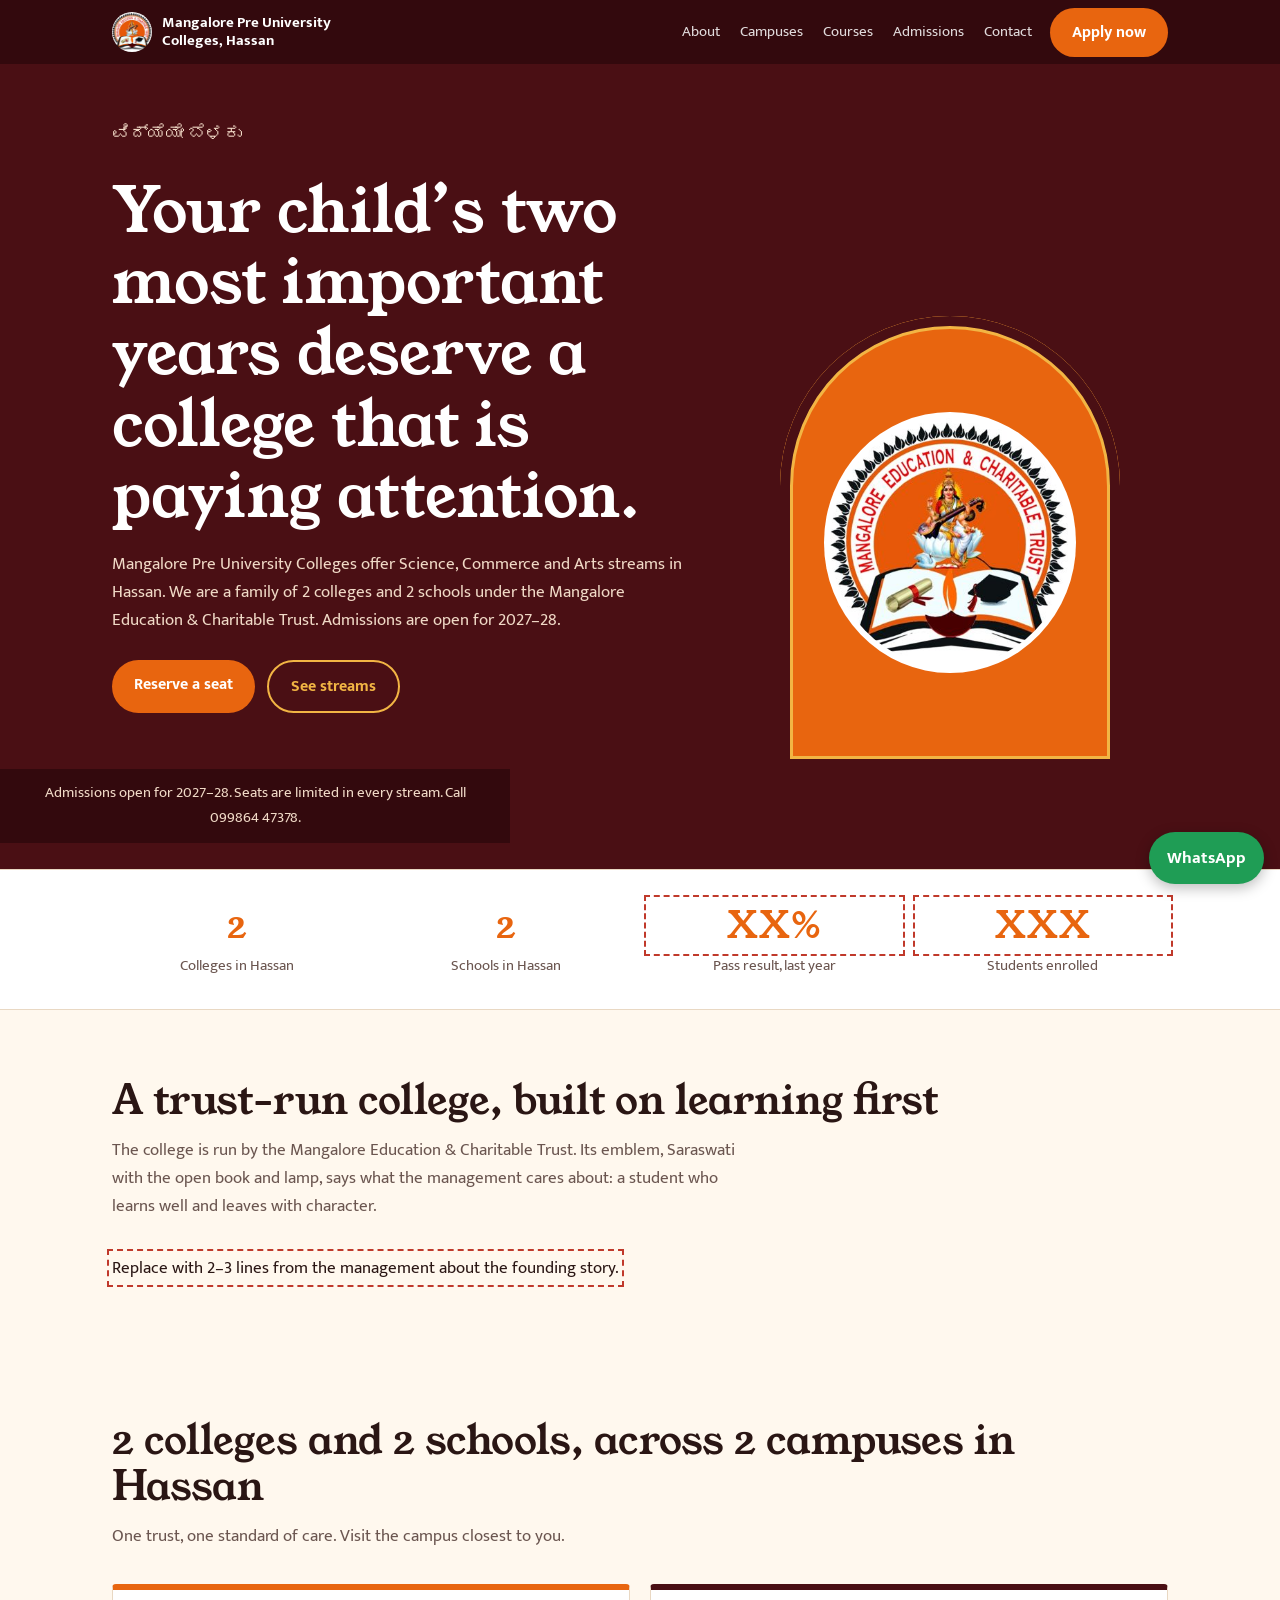
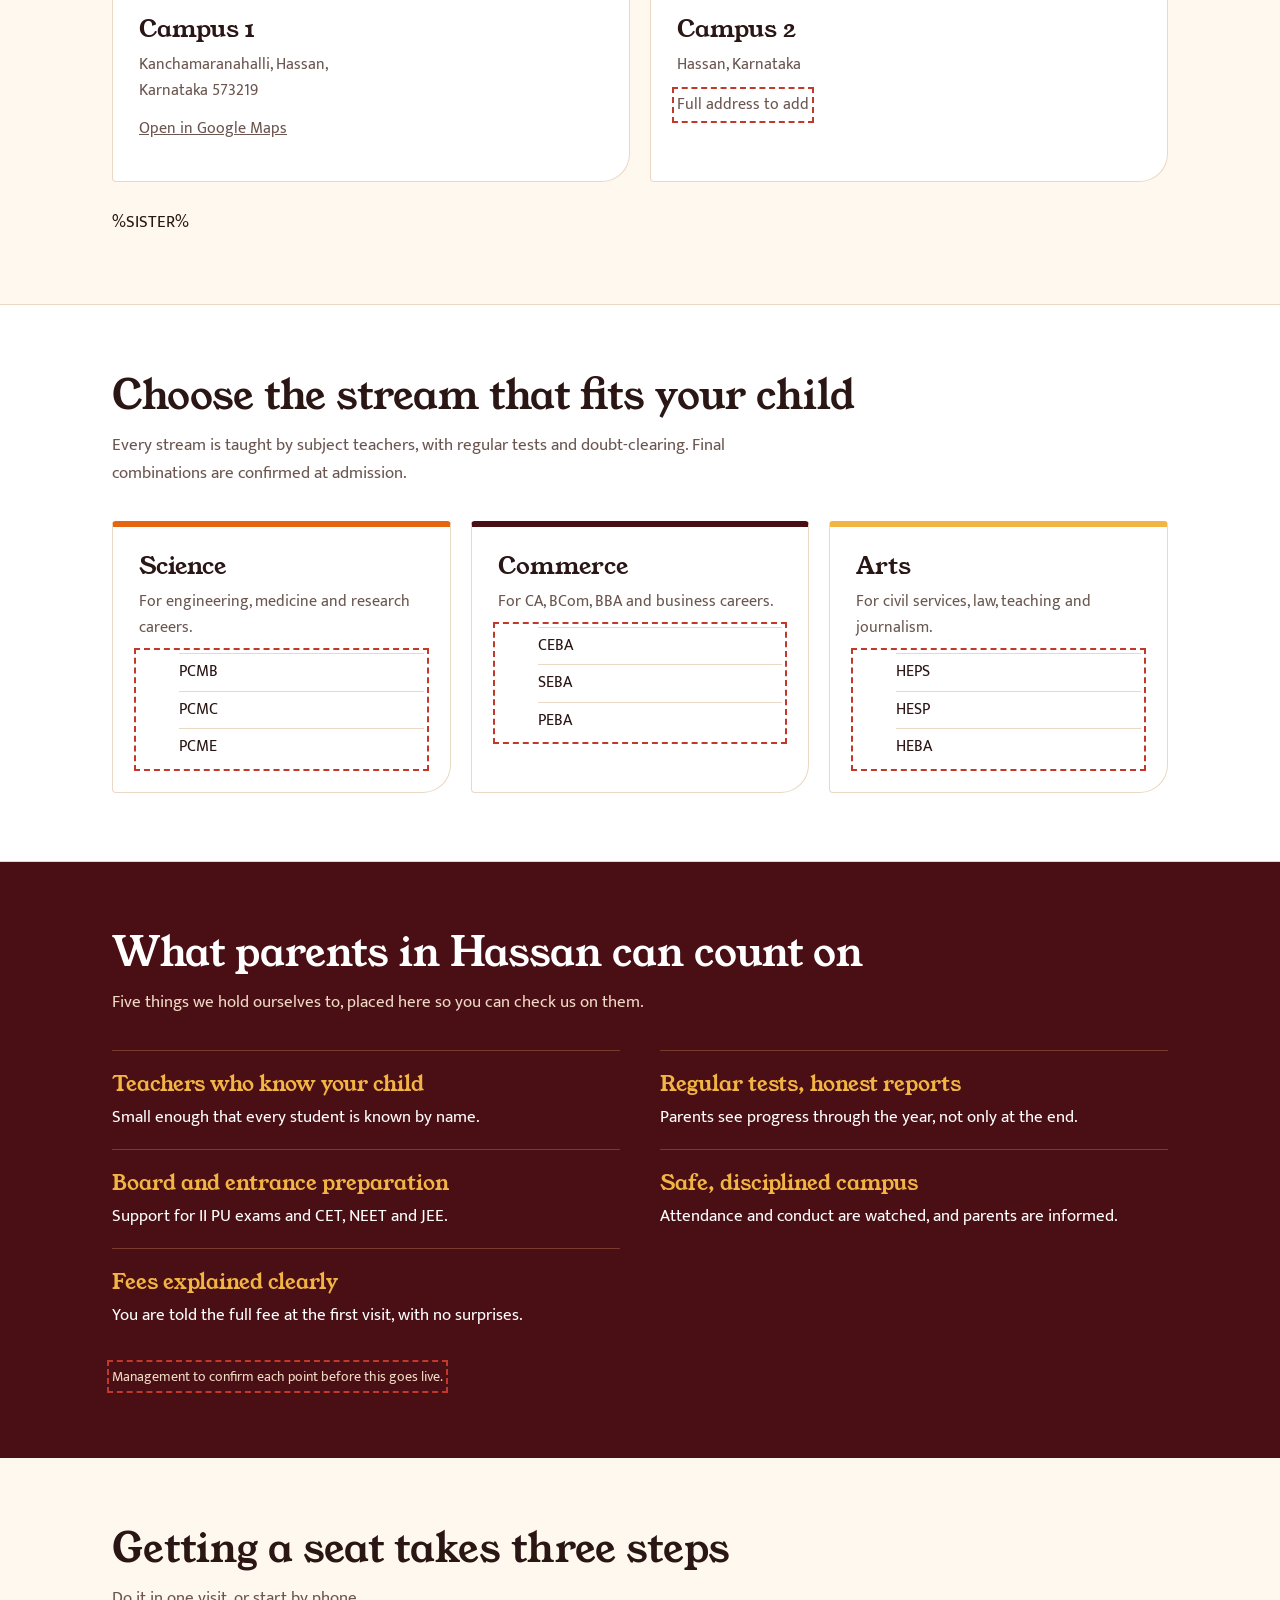
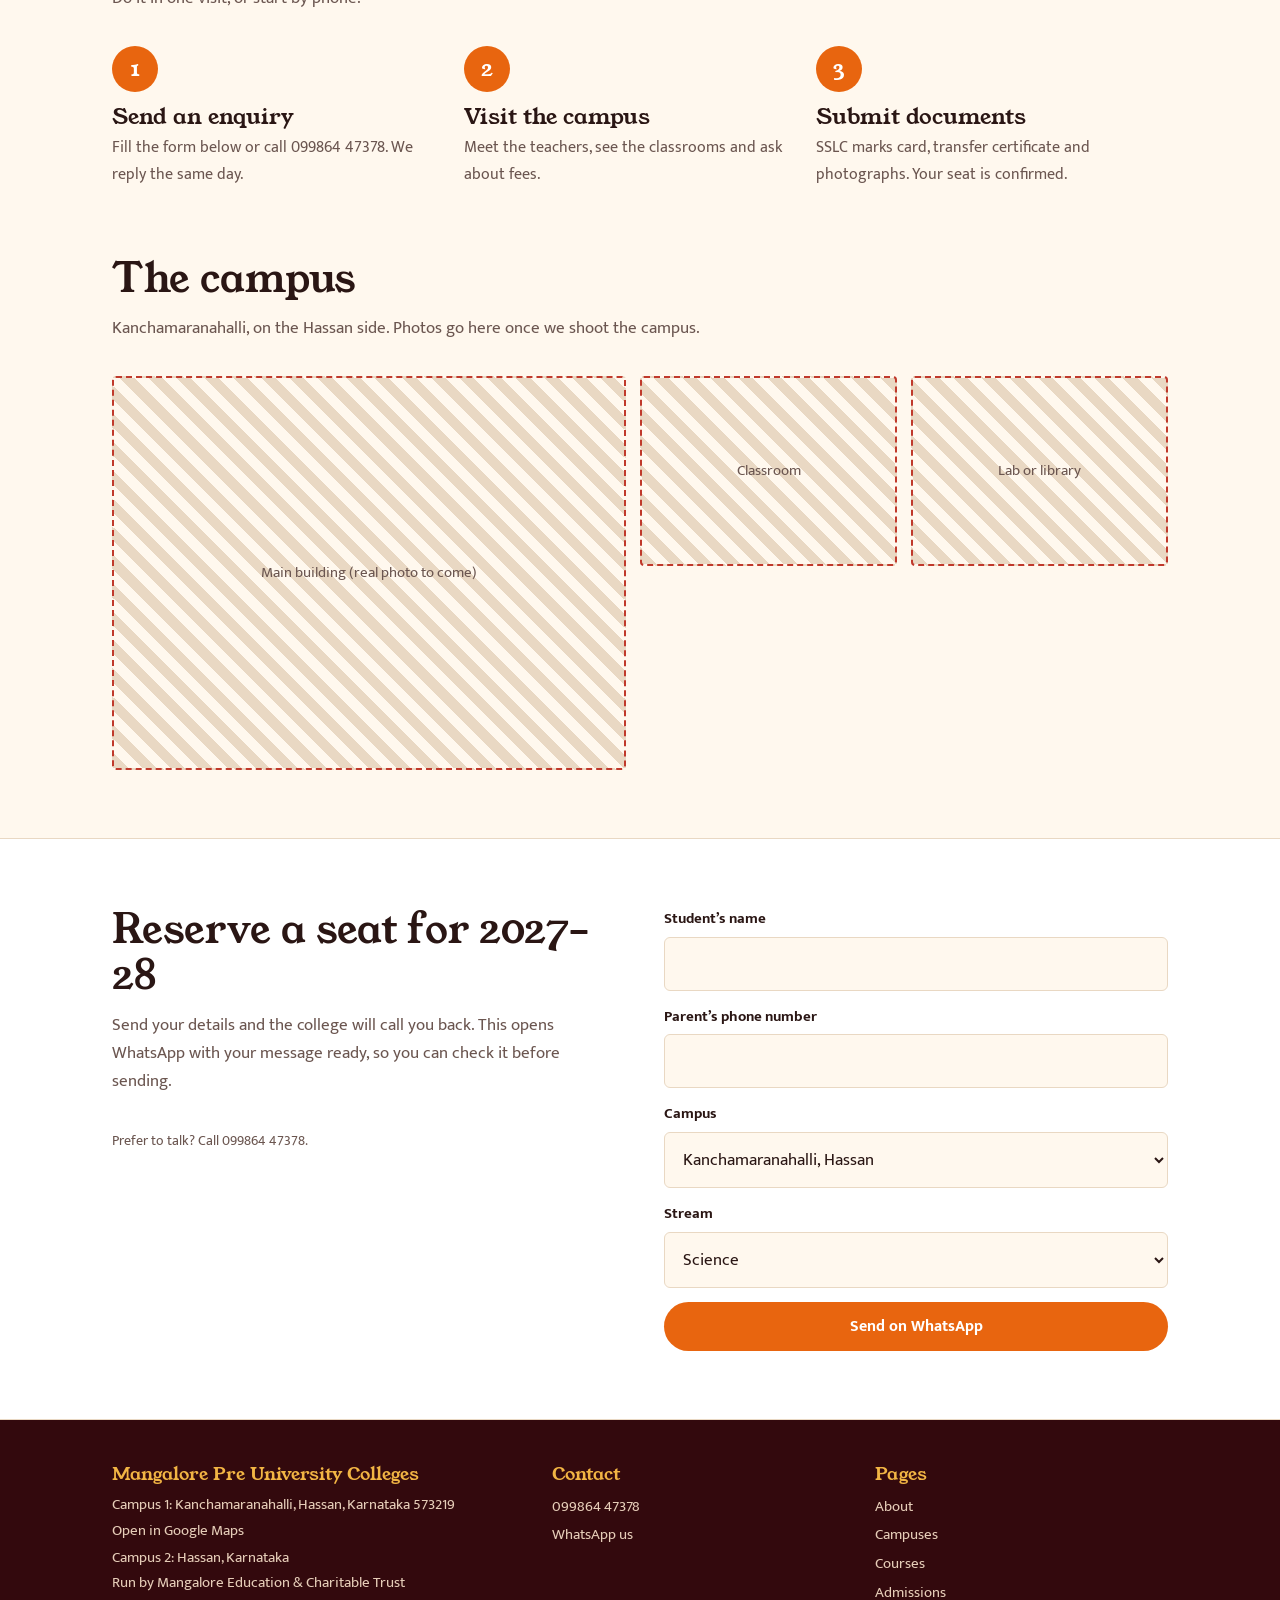
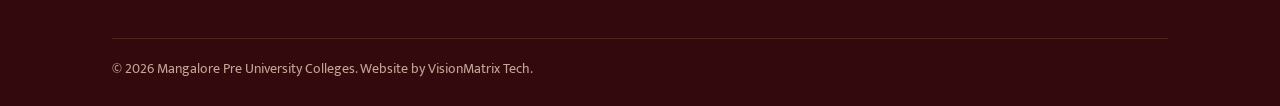
==== index.html @ 44032da8 "Rename Mangalore Pre University Colleges – Home v2.html to index.html" ====
<!DOCTYPE html>
<html lang="en">
<head>
<meta charset="utf-8">
<meta name="viewport" content="width=device-width, initial-scale=1, viewport-fit=cover">
<title>Mangalore Pre University Colleges, Hassan | Admissions 2027–28</title>
<meta name="description" content="Mangalore Pre University Colleges, Kanchamaranahalli, Hassan. Science, Commerce and Arts streams. Apply for 2027–28.">
<link rel="preconnect" href="https://fonts.googleapis.com">
<link rel="stylesheet" href="https://fonts.googleapis.com/css2?family=Young+Serif&family=Mukta:wght@400;500;700&display=swap">
<style>
:root{--maroon:#4a0f14;--deep:#33090d;--saffron:#e8650f;--gold:#f2b544;--paper:#fff8ee;--ink:#2a1614;--mute:#6b5650;--line:#e9d8c3;
--bg:var(--paper);--surf:#fff;--tx:var(--ink)}
@media(prefers-color-scheme:dark){:root:not([data-theme="light"]){--bg:#1d0e0c;--surf:#2a1512;--tx:#f6e9da;--mute:#c4aa98;--line:#4a2a22}}
:root[data-theme="dark"]{--bg:#1d0e0c;--surf:#2a1512;--tx:#f6e9da;--mute:#c4aa98;--line:#4a2a22}
*{box-sizing:border-box;margin:0}
:root{padding-top:env(safe-area-inset-top,0px);padding-bottom:env(safe-area-inset-bottom,0px)}
html{scroll-behavior:smooth;scroll-padding-top:72px}
body{background:var(--bg);color:var(--tx);font:400 17px/1.65 Mukta,system-ui,sans-serif}
h1,h2,h3{font-family:'Young Serif',Georgia,serif;font-weight:400;line-height:1.15}
a{color:inherit}
:focus-visible{outline:3px solid var(--gold);outline-offset:3px}
.w{max-width:1100px;margin:0 auto;padding:0 22px}
header{position:sticky;top:0;z-index:20;background:var(--deep);color:#fff}
header .w{display:flex;align-items:center;gap:18px;height:64px}
.brand{display:flex;align-items:center;gap:10px;text-decoration:none;font-weight:700;font-size:15px;line-height:1.2;margin-right:auto}
.brand img{width:40px;height:40px;border-radius:50%;background:#fff}
nav{display:flex;gap:20px;font-size:15px}
nav a{text-decoration:none;opacity:.85}nav a:hover{opacity:1;color:var(--gold)}
.btn{display:inline-block;background:var(--saffron);color:#fff;font-weight:700;text-decoration:none;padding:11px 22px;border-radius:999px;border:0;font:700 16px Mukta,sans-serif;cursor:pointer}
.btn:hover{background:#cf560a}
.btn.ghost{background:transparent;border:2px solid var(--gold);color:var(--gold)}
@media(max-width:820px){nav{display:none}}
.hero{background:var(--maroon);color:#fff;overflow:hidden}
.hero .w{display:grid;grid-template-columns:1.15fr .85fr;gap:30px;align-items:center;padding-top:56px;padding-bottom:0}
.hero h1{font-size:clamp(34px,5.4vw,62px);margin-bottom:18px}
.hero p{max-width:34em;color:#f0d9c6;margin-bottom:26px}
.kn{font-size:18px;color:var(--gold);margin-bottom:12px}
.cta{display:flex;gap:12px;flex-wrap:wrap;padding-bottom:56px}
.arch{justify-self:center;width:min(340px,80vw);aspect-ratio:3/4;background:var(--saffron);border-radius:999px 999px 0 0;display:grid;place-items:center;position:relative;align-self:end;box-shadow:inset 0 0 0 10px var(--maroon),inset 0 0 0 13px var(--gold)}
.arch img{width:74%;border-radius:50%;background:#fff;padding:6px}
.hero-note{background:var(--deep);color:#f0d9c6;font-size:15px;text-align:center;padding:12px 22px}
section{padding:68px 0}
section h2{font-size:clamp(28px,3.6vw,40px);margin-bottom:12px}
.lead{color:var(--mute);max-width:38em;margin-bottom:34px}
.nums{background:var(--surf);border-block:1px solid var(--line);padding:30px 0}
.nums ul{list-style:none;padding:0;display:grid;grid-template-columns:repeat(4,1fr);gap:18px;text-align:center}
.nums b{display:block;font:400 36px 'Young Serif',serif;color:var(--saffron)}
.nums span{font-size:15px;color:var(--mute)}
.ph{outline:2px dashed #c0392b;outline-offset:3px}
.streams{display:grid;grid-template-columns:repeat(3,1fr);gap:20px}.streams.two{grid-template-columns:repeat(2,1fr)}
.st{background:var(--surf);border:1px solid var(--line);border-top:6px solid var(--saffron);padding:26px;border-radius:4px 4px 28px 4px}
.st:nth-child(2){border-top-color:var(--maroon)}.st:nth-child(3){border-top-color:var(--gold)}
.st h3{font-size:24px;margin-bottom:8px}
.st p{color:var(--mute);font-size:16px;margin-bottom:12px}
.st li{list-style:none;padding:5px 0;border-top:1px solid var(--line);font-size:16px}
.why{background:var(--maroon);color:#fff}
.why .lead{color:#f0d9c6}
.why ul{list-style:none;padding:0;display:grid;grid-template-columns:repeat(2,1fr);gap:0 40px}
.why li{padding:18px 0;border-top:1px solid #7a3a2e}
.why li b{display:block;font:400 21px 'Young Serif',serif;color:var(--gold);margin-bottom:4px}
.steps{display:grid;grid-template-columns:repeat(3,1fr);gap:0;counter-reset:s}
.steps div{padding:0 26px 0 0;counter-increment:s}
.steps div:before{content:counter(s);display:grid;place-items:center;width:46px;height:46px;border-radius:50%;background:var(--saffron);color:#fff;font:400 22px 'Young Serif',serif;margin-bottom:12px}
.steps h3{font-size:22px;margin-bottom:6px}
.steps p{color:var(--mute);font-size:16px}
.apply{background:var(--surf);border-block:1px solid var(--line)}
.apply .w{display:grid;grid-template-columns:1fr 1fr;gap:48px;align-items:start}
form{display:grid;gap:14px}
label{font-weight:700;font-size:15px;display:grid;gap:5px}
input,select{font:400 17px Mukta,sans-serif;padding:12px 14px;border:1.5px solid var(--line);border-radius:6px;background:var(--bg);color:var(--tx);width:100%}
.small{font-size:14px;color:var(--mute)}
.photos{display:grid;grid-template-columns:2fr 1fr 1fr;gap:14px}
.photos div{background:repeating-linear-gradient(45deg,var(--line) 0 10px,transparent 10px 20px);border:2px dashed #c0392b;min-height:190px;display:grid;place-items:center;text-align:center;padding:12px;font-size:15px;color:var(--mute);border-radius:4px}
.photos div:first-child{grid-row:span 2;min-height:394px}
footer{background:var(--deep);color:#e6cdb8;padding:44px 0 26px;font-size:15px}
footer .w{display:grid;grid-template-columns:1.4fr 1fr 1fr;gap:30px}
footer h3{font-size:18px;color:var(--gold);margin-bottom:8px}
footer a{display:block;text-decoration:none;padding:2px 0}
.copy{grid-column:1/-1;border-top:1px solid #5a2a24;padding-top:18px;font-size:14px;opacity:.8}
.fab{position:fixed;right:16px;bottom:calc(16px + env(safe-area-inset-bottom,0px));background:#1f9d55;color:#fff;font-weight:700;text-decoration:none;padding:12px 18px;border-radius:999px;box-shadow:0 4px 14px #0004;z-index:30}
@media(max-width:820px){
.hero .w,.apply .w,footer .w{grid-template-columns:1fr}
.arch{order:-1;width:230px}.hero .w{padding-top:34px;gap:22px}
.streams,.streams.two,.steps,.why ul{grid-template-columns:1fr}.steps div{padding-bottom:22px}
.nums ul{grid-template-columns:repeat(2,1fr)}
.photos{grid-template-columns:1fr}.photos div:first-child{grid-row:auto;min-height:200px}
section{padding:50px 0}}
@media(prefers-reduced-motion:reduce){html{scroll-behavior:auto}}
</style>
</head>
<body>
<header><div class="w">
<a class="brand" href="#top"><img src="[data-uri]" alt="Mangalore Education and Charitable Trust emblem"><span>Mangalore Pre University<br>Colleges, Hassan</span></a>
<nav aria-label="Main"><a href="#about">About</a><a href="#campuses">Campuses</a><a href="#courses">Courses</a><a href="#admissions">Admissions</a><a href="#contact">Contact</a></nav>
<a class="btn" href="#apply">Apply now</a>
</div></header>

<main id="top">
<div class="hero"><div class="w">
<div>
<p class="kn" lang="kn">ವಿದ್ಯೆಯೇ ಬೆಳಕು</p>
<h1>Your child’s two most important years deserve a college that is paying attention.</h1>
<p>Mangalore Pre University Colleges offer Science, Commerce and Arts streams in Hassan. We are a family of 2 colleges and 2 schools under the Mangalore Education &amp; Charitable Trust. Admissions are open for 2027–28.</p>
<div class="cta"><a class="btn" href="#apply">Reserve a seat</a><a class="btn ghost" href="#courses">See streams</a></div>
</div>
<div class="arch"><img src="[data-uri]" alt="Trust emblem: Goddess Saraswati above an open book and lamp"></div>
</div>
<p class="hero-note">Admissions open for 2027–28. Seats are limited in every stream. Call 099864 47378.</p>
</div>

<div class="nums"><div class="w"><ul>
<li><b>2</b><span>Colleges in Hassan</span></li>
<li><b>2</b><span>Schools in Hassan</span></li>
<li><b class="ph">XX%</b><span>Pass result, last year</span></li>
<li><b class="ph">XXX</b><span>Students enrolled</span></li>
</ul></div></div>

<section id="about"><div class="w">
<h2>A trust-run college, built on learning first</h2>
<p class="lead">The college is run by the Mangalore Education &amp; Charitable Trust. Its emblem, Saraswati with the open book and lamp, says what the management cares about: a student who learns well and leaves with character.</p>
<p class="ph" style="display:inline-block">Replace with 2–3 lines from the management about the founding story.</p>
</div></section>

<section id="campuses"><div class="w">
<h2>2 colleges and 2 schools, across 2 campuses in Hassan</h2>
<p class="lead">One trust, one standard of care. Visit the campus closest to you.</p>
<div class="streams two">
<article class="st"><h3>Campus 1</h3><p>Kanchamaranahalli, Hassan,<br>Karnataka 573219</p><p><a href="https://maps.app.goo.gl/hFv1t4hXFunrWu17A?g_st=ac" rel="noopener">Open in Google Maps</a></p></article>
<article class="st"><h3>Campus 2</h3><p>Hassan, Karnataka</p><p class="ph" style="display:inline-block">Full address to add</p></article>
</div>
<p style="margin-top:26px">%SISTER%</p>
</div></section>

<section id="courses" style="background:var(--surf);border-block:1px solid var(--line)"><div class="w">
<h2>Choose the stream that fits your child</h2>
<p class="lead">Every stream is taught by subject teachers, with regular tests and doubt-clearing. Final combinations are confirmed at admission.</p>
<div class="streams">
<article class="st"><h3>Science</h3><p>For engineering, medicine and research careers.</p><ul class="ph"><li>PCMB</li><li>PCMC</li><li>PCME</li></ul></article>
<article class="st"><h3>Commerce</h3><p>For CA, BCom, BBA and business careers.</p><ul class="ph"><li>CEBA</li><li>SEBA</li><li>PEBA</li></ul></article>
<article class="st"><h3>Arts</h3><p>For civil services, law, teaching and journalism.</p><ul class="ph"><li>HEPS</li><li>HESP</li><li>HEBA</li></ul></article>
</div></div></section>

<section class="why"><div class="w">
<h2>What parents in Hassan can count on</h2>
<p class="lead">Five things we hold ourselves to, placed here so you can check us on them.</p>
<ul>
<li><b>Teachers who know your child</b>Small enough that every student is known by name.</li>
<li><b>Regular tests, honest reports</b>Parents see progress through the year, not only at the end.</li>
<li><b>Board and entrance preparation</b>Support for II PU exams and CET, NEET and JEE.</li>
<li><b>Safe, disciplined campus</b>Attendance and conduct are watched, and parents are informed.</li>
<li><b>Fees explained clearly</b>You are told the full fee at the first visit, with no surprises.</li>
</ul>
<p class="small ph" style="margin-top:18px;display:inline-block;color:#f0d9c6">Management to confirm each point before this goes live.</p>
</div></section>

<section id="admissions"><div class="w">
<h2>Getting a seat takes three steps</h2>
<p class="lead">Do it in one visit, or start by phone.</p>
<div class="steps">
<div><h3>Send an enquiry</h3><p>Fill the form below or call 099864 47378. We reply the same day.</p></div>
<div><h3>Visit the campus</h3><p>Meet the teachers, see the classrooms and ask about fees.</p></div>
<div><h3>Submit documents</h3><p>SSLC marks card, transfer certificate and photographs. Your seat is confirmed.</p></div>
</div></div></section>

<section id="campus" style="padding-top:0"><div class="w">
<h2>The campus</h2>
<p class="lead">Kanchamaranahalli, on the Hassan side. Photos go here once we shoot the campus.</p>
<div class="photos"><div>Main building (real photo to come)</div><div>Classroom</div><div>Lab or library</div></div>
</div></section>

<section class="apply" id="apply"><div class="w">
<div>
<h2>Reserve a seat for 2027–28</h2>
<p class="lead">Send your details and the college will call you back. This opens WhatsApp with your message ready, so you can check it before sending.</p>
<p class="small">Prefer to talk? Call 099864 47378.</p>
</div>
<form id="f">
<label>Student’s name<input name="n" required autocomplete="name"></label>
<label>Parent’s phone number<input name="p" type="tel" inputmode="tel" required autocomplete="tel" pattern="[0-9+ ]{10,14}"></label>
<label>Campus<select name="c"><option>Kanchamaranahalli, Hassan</option><option>Other campus, Hassan</option><option>Not sure yet</option></select></label>
<label>Stream<select name="s"><option>Science</option><option>Commerce</option><option>Arts</option><option>Not sure yet</option></select></label>
<button class="btn" type="submit">Send on WhatsApp</button>
</form>
</div></section>
</main>

<footer id="contact"><div class="w">
<div><h3>Mangalore Pre University Colleges</h3><p>Campus 1: Kanchamaranahalli, Hassan, Karnataka 573219</p><a href="https://maps.app.goo.gl/hFv1t4hXFunrWu17A?g_st=ac" rel="noopener">Open in Google Maps</a><p>Campus 2: Hassan, Karnataka</p><p>Run by Mangalore Education &amp; Charitable Trust</p></div>
<div><h3>Contact</h3><a href="tel:+919986447378">099864 47378</a><a href="https://wa.me/919986447378">WhatsApp us</a></div>
<div><h3>Pages</h3><a href="#about">About</a><a href="#campuses">Campuses</a><a href="#courses">Courses</a><a href="#admissions">Admissions</a></div>
<p class="copy">© 2026 Mangalore Pre University Colleges. Website by VisionMatrix Tech.</p>
</div></footer>
<a class="fab" href="https://wa.me/919986447378?text=Hello%2C%20I%20want%20to%20know%20about%20admissions" aria-label="Chat on WhatsApp">WhatsApp</a>

<script>
document.getElementById('f').addEventListener('submit',function(e){
e.preventDefault();var d=new FormData(this);
var t='Admission enquiry for 2027–28.\nStudent: '+d.get('n')+'\nStream: '+d.get('s')+'\nCampus: '+d.get('c')+'\nParent phone: '+d.get('p');
window.open('https://wa.me/919986447378?text='+encodeURIComponent(t),'_blank');
});
</script>
</body>
</html>
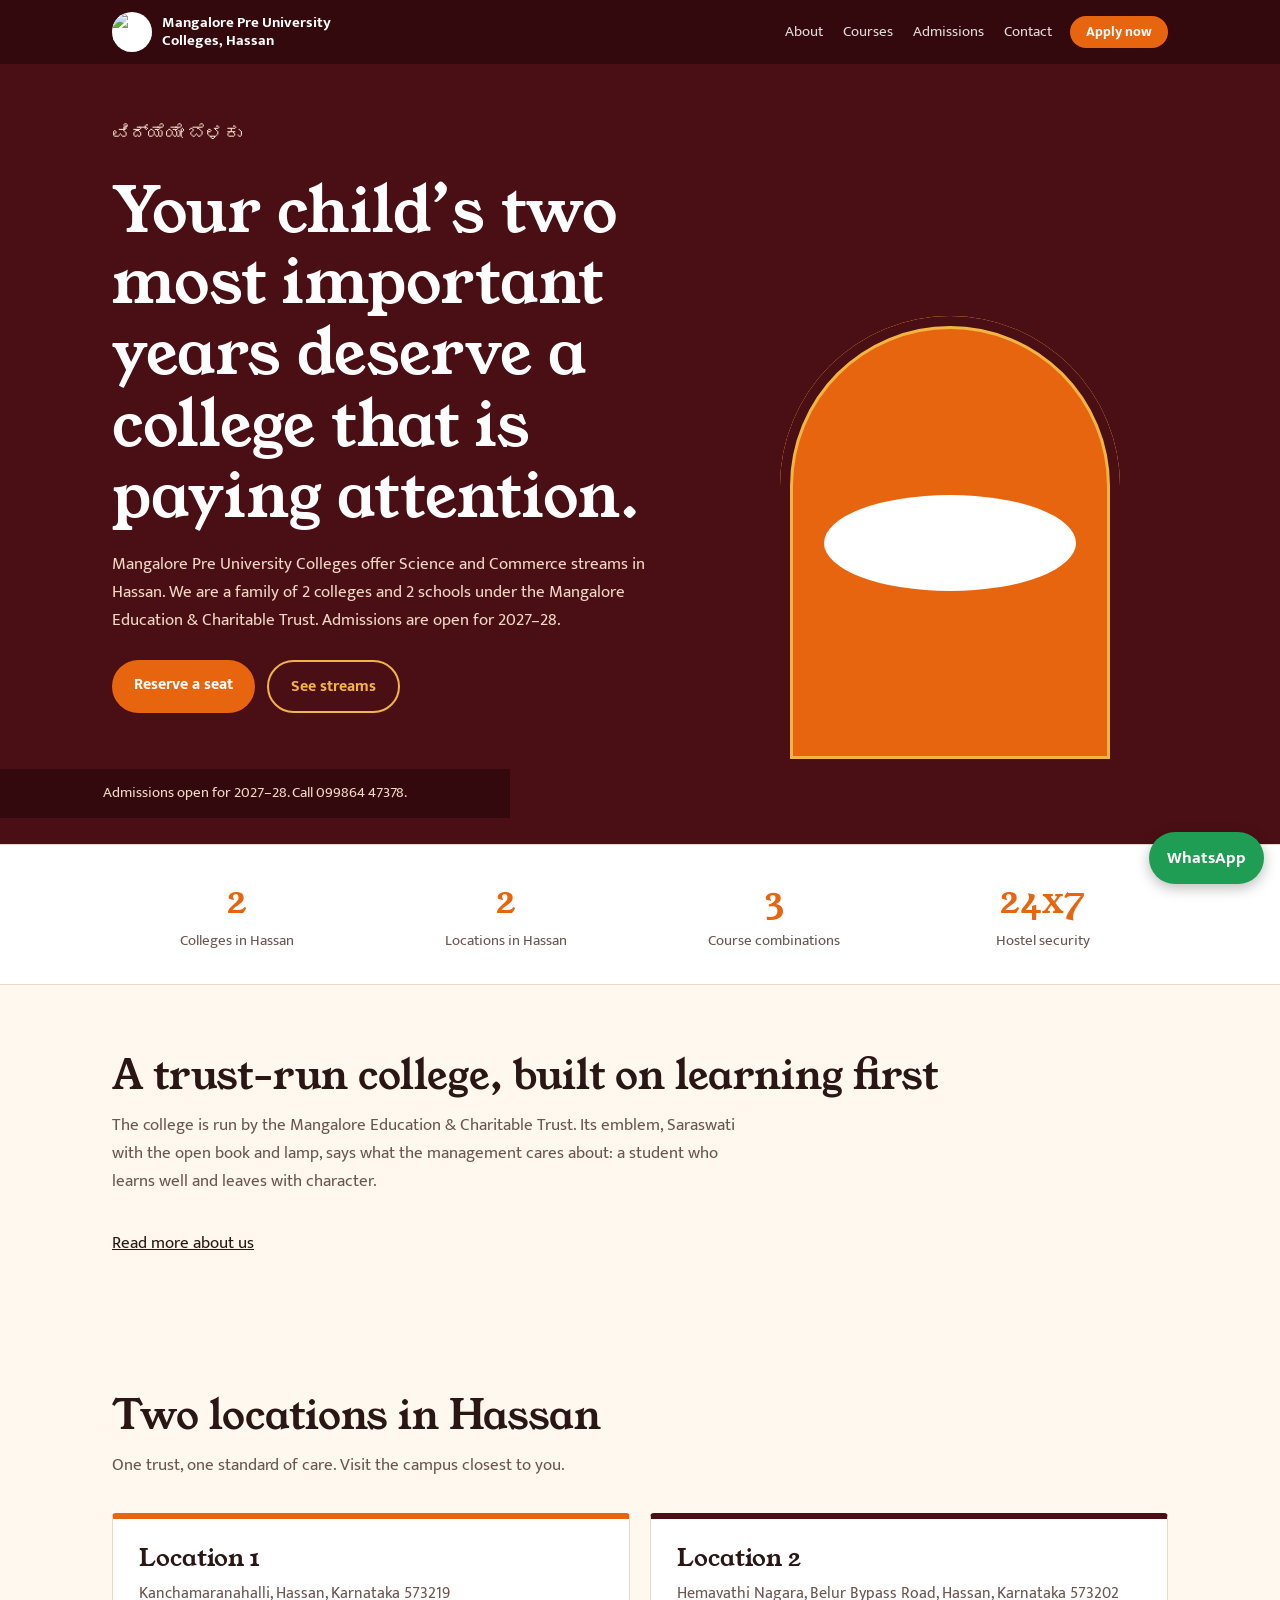
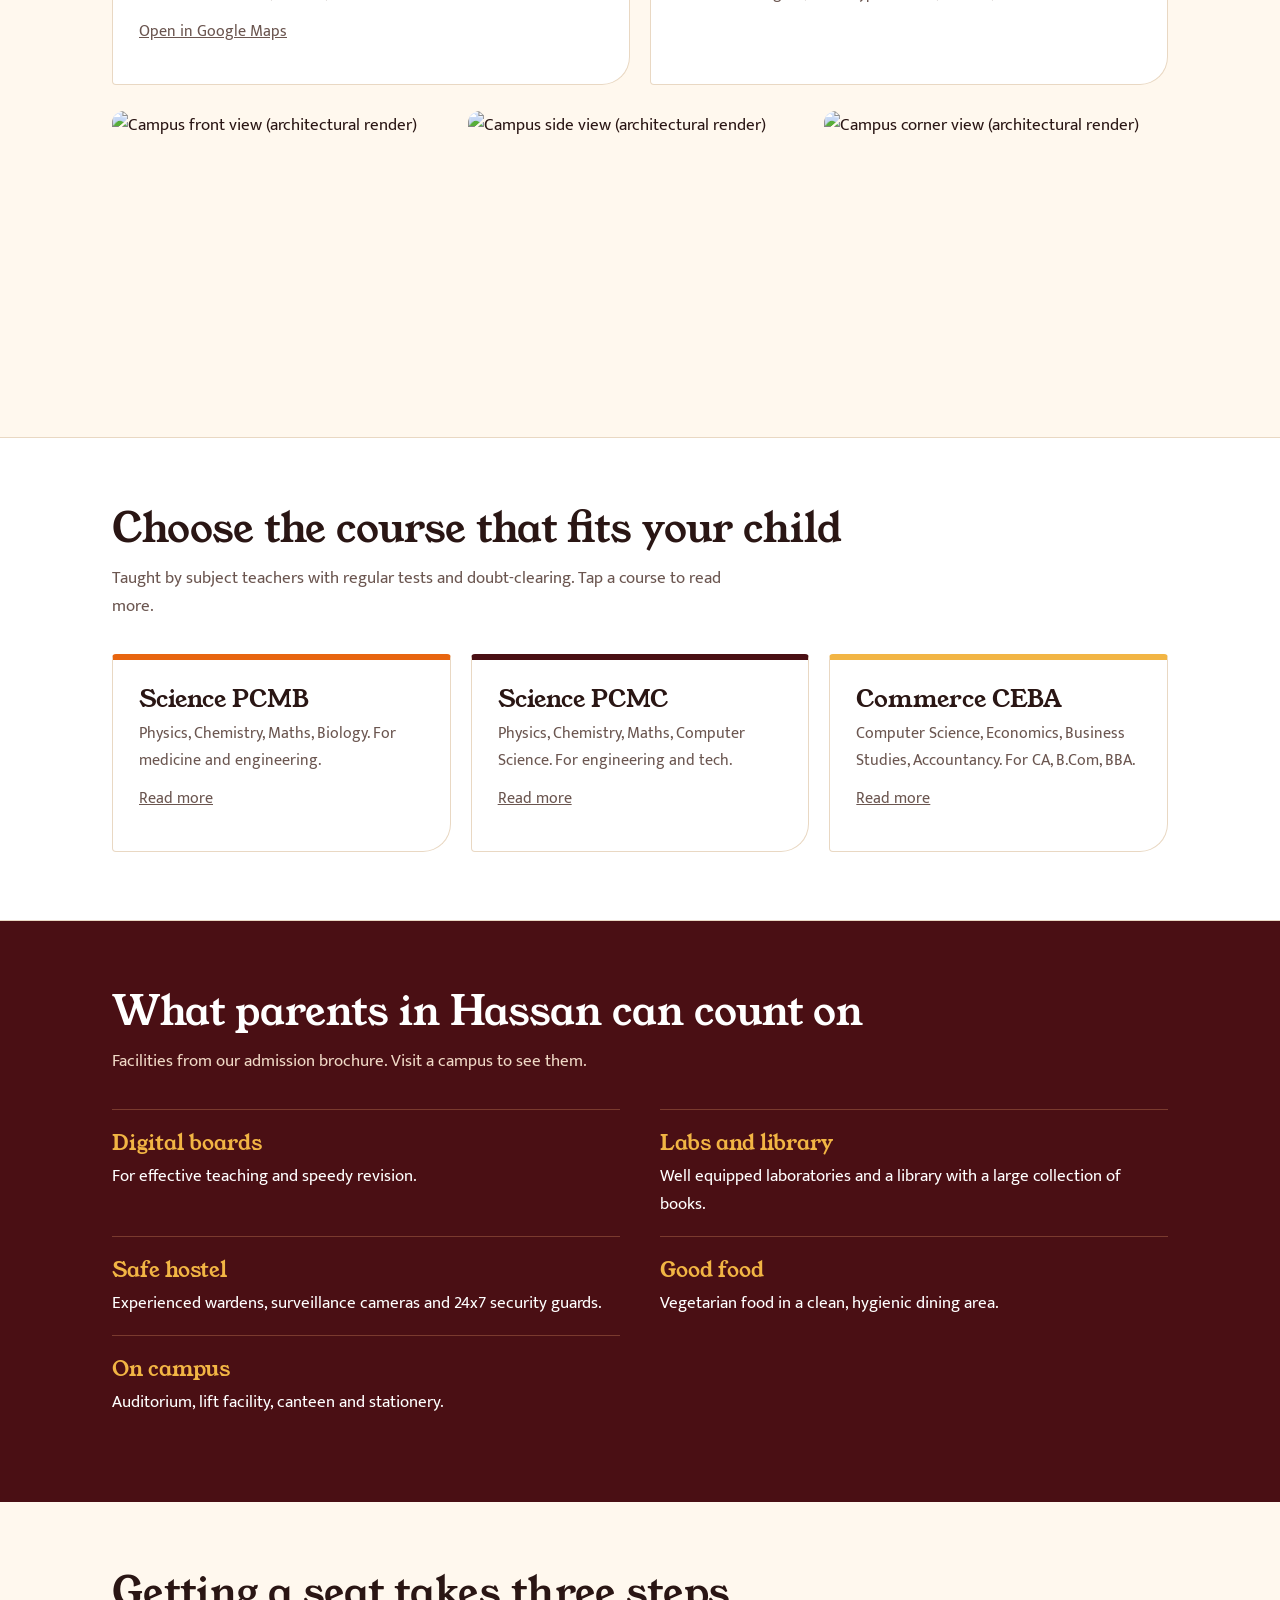
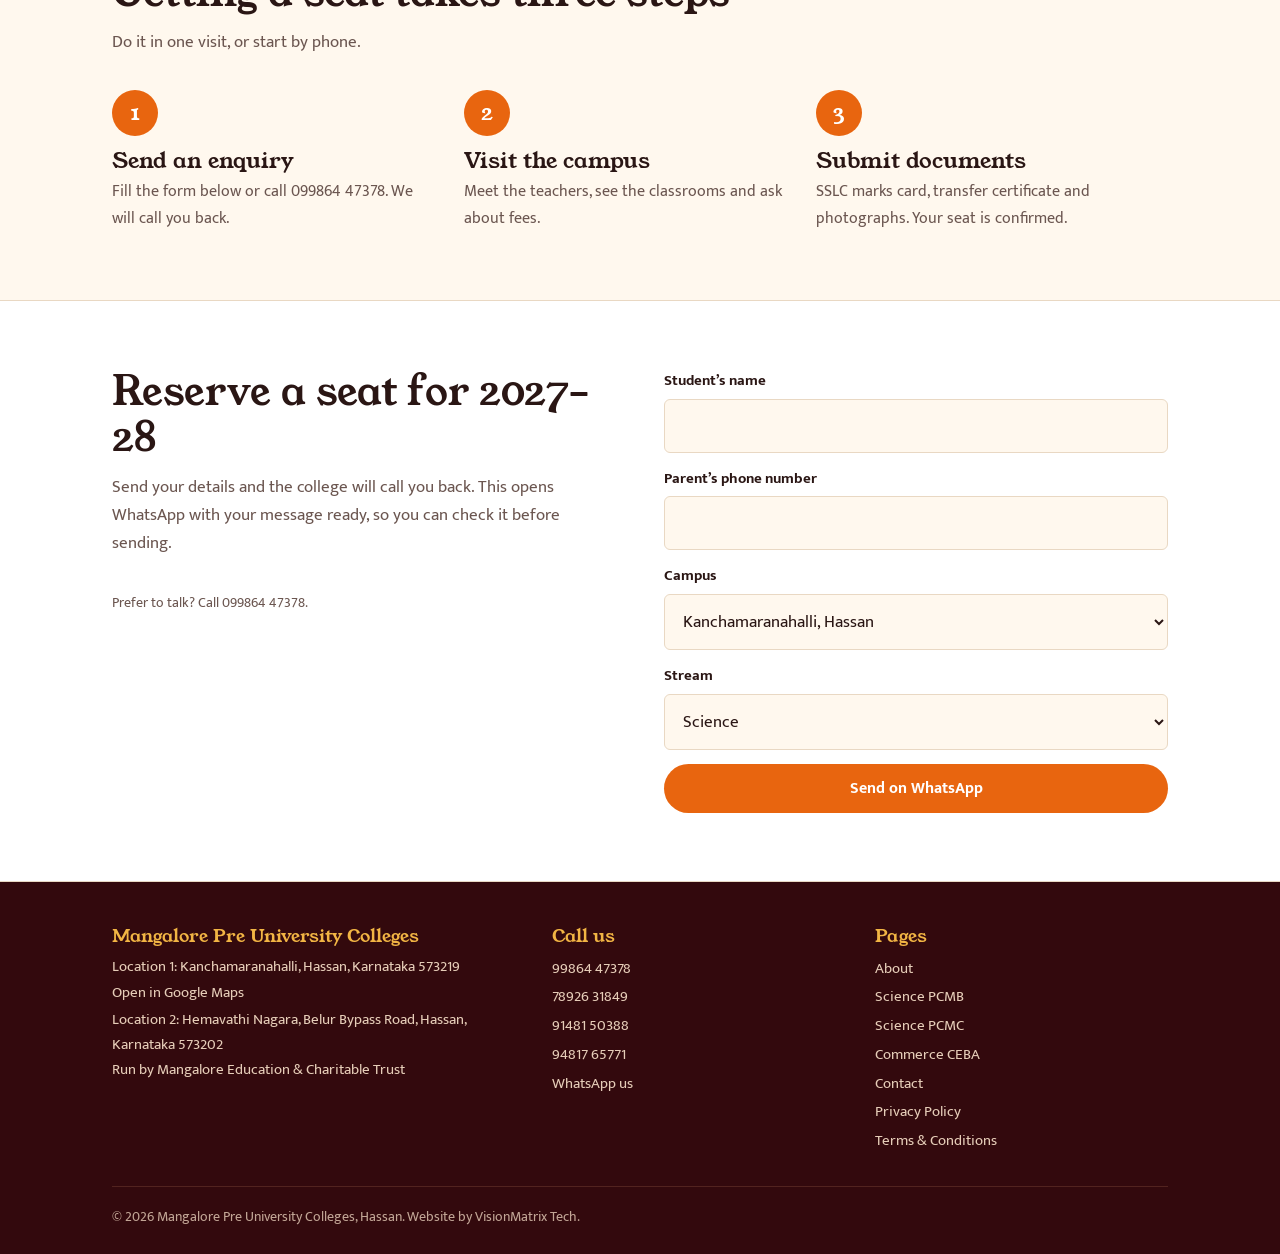
==== commit bad42ea8: "Add files via upload" ====
--- a/index.html
+++ b/index.html
@@ -4,95 +4,17 @@
 <meta charset="utf-8">
 <meta name="viewport" content="width=device-width, initial-scale=1, viewport-fit=cover">
 <title>Mangalore Pre University Colleges, Hassan | Admissions 2027–28</title>
-<meta name="description" content="Mangalore Pre University Colleges, Kanchamaranahalli, Hassan. Science, Commerce and Arts streams. Apply for 2027–28.">
+<meta name="description" content="Mangalore Pre University Colleges, Kanchamaranahalli, Hassan. Science and Commerce streams. Apply for 2027–28.">
 <link rel="preconnect" href="https://fonts.googleapis.com">
 <link rel="stylesheet" href="https://fonts.googleapis.com/css2?family=Young+Serif&family=Mukta:wght@400;500;700&display=swap">
-<style>
-:root{--maroon:#4a0f14;--deep:#33090d;--saffron:#e8650f;--gold:#f2b544;--paper:#fff8ee;--ink:#2a1614;--mute:#6b5650;--line:#e9d8c3;
---bg:var(--paper);--surf:#fff;--tx:var(--ink)}
-@media(prefers-color-scheme:dark){:root:not([data-theme="light"]){--bg:#1d0e0c;--surf:#2a1512;--tx:#f6e9da;--mute:#c4aa98;--line:#4a2a22}}
-:root[data-theme="dark"]{--bg:#1d0e0c;--surf:#2a1512;--tx:#f6e9da;--mute:#c4aa98;--line:#4a2a22}
-*{box-sizing:border-box;margin:0}
-:root{padding-top:env(safe-area-inset-top,0px);padding-bottom:env(safe-area-inset-bottom,0px)}
-html{scroll-behavior:smooth;scroll-padding-top:72px}
-body{background:var(--bg);color:var(--tx);font:400 17px/1.65 Mukta,system-ui,sans-serif}
-h1,h2,h3{font-family:'Young Serif',Georgia,serif;font-weight:400;line-height:1.15}
-a{color:inherit}
-:focus-visible{outline:3px solid var(--gold);outline-offset:3px}
-.w{max-width:1100px;margin:0 auto;padding:0 22px}
-header{position:sticky;top:0;z-index:20;background:var(--deep);color:#fff}
-header .w{display:flex;align-items:center;gap:18px;height:64px}
-.brand{display:flex;align-items:center;gap:10px;text-decoration:none;font-weight:700;font-size:15px;line-height:1.2;margin-right:auto}
-.brand img{width:40px;height:40px;border-radius:50%;background:#fff}
-nav{display:flex;gap:20px;font-size:15px}
-nav a{text-decoration:none;opacity:.85}nav a:hover{opacity:1;color:var(--gold)}
-.btn{display:inline-block;background:var(--saffron);color:#fff;font-weight:700;text-decoration:none;padding:11px 22px;border-radius:999px;border:0;font:700 16px Mukta,sans-serif;cursor:pointer}
-.btn:hover{background:#cf560a}
-.btn.ghost{background:transparent;border:2px solid var(--gold);color:var(--gold)}
-@media(max-width:820px){nav{display:none}}
-.hero{background:var(--maroon);color:#fff;overflow:hidden}
-.hero .w{display:grid;grid-template-columns:1.15fr .85fr;gap:30px;align-items:center;padding-top:56px;padding-bottom:0}
-.hero h1{font-size:clamp(34px,5.4vw,62px);margin-bottom:18px}
-.hero p{max-width:34em;color:#f0d9c6;margin-bottom:26px}
-.kn{font-size:18px;color:var(--gold);margin-bottom:12px}
-.cta{display:flex;gap:12px;flex-wrap:wrap;padding-bottom:56px}
-.arch{justify-self:center;width:min(340px,80vw);aspect-ratio:3/4;background:var(--saffron);border-radius:999px 999px 0 0;display:grid;place-items:center;position:relative;align-self:end;box-shadow:inset 0 0 0 10px var(--maroon),inset 0 0 0 13px var(--gold)}
-.arch img{width:74%;border-radius:50%;background:#fff;padding:6px}
-.hero-note{background:var(--deep);color:#f0d9c6;font-size:15px;text-align:center;padding:12px 22px}
-section{padding:68px 0}
-section h2{font-size:clamp(28px,3.6vw,40px);margin-bottom:12px}
-.lead{color:var(--mute);max-width:38em;margin-bottom:34px}
-.nums{background:var(--surf);border-block:1px solid var(--line);padding:30px 0}
-.nums ul{list-style:none;padding:0;display:grid;grid-template-columns:repeat(4,1fr);gap:18px;text-align:center}
-.nums b{display:block;font:400 36px 'Young Serif',serif;color:var(--saffron)}
-.nums span{font-size:15px;color:var(--mute)}
-.ph{outline:2px dashed #c0392b;outline-offset:3px}
-.streams{display:grid;grid-template-columns:repeat(3,1fr);gap:20px}.streams.two{grid-template-columns:repeat(2,1fr)}
-.st{background:var(--surf);border:1px solid var(--line);border-top:6px solid var(--saffron);padding:26px;border-radius:4px 4px 28px 4px}
-.st:nth-child(2){border-top-color:var(--maroon)}.st:nth-child(3){border-top-color:var(--gold)}
-.st h3{font-size:24px;margin-bottom:8px}
-.st p{color:var(--mute);font-size:16px;margin-bottom:12px}
-.st li{list-style:none;padding:5px 0;border-top:1px solid var(--line);font-size:16px}
-.why{background:var(--maroon);color:#fff}
-.why .lead{color:#f0d9c6}
-.why ul{list-style:none;padding:0;display:grid;grid-template-columns:repeat(2,1fr);gap:0 40px}
-.why li{padding:18px 0;border-top:1px solid #7a3a2e}
-.why li b{display:block;font:400 21px 'Young Serif',serif;color:var(--gold);margin-bottom:4px}
-.steps{display:grid;grid-template-columns:repeat(3,1fr);gap:0;counter-reset:s}
-.steps div{padding:0 26px 0 0;counter-increment:s}
-.steps div:before{content:counter(s);display:grid;place-items:center;width:46px;height:46px;border-radius:50%;background:var(--saffron);color:#fff;font:400 22px 'Young Serif',serif;margin-bottom:12px}
-.steps h3{font-size:22px;margin-bottom:6px}
-.steps p{color:var(--mute);font-size:16px}
-.apply{background:var(--surf);border-block:1px solid var(--line)}
-.apply .w{display:grid;grid-template-columns:1fr 1fr;gap:48px;align-items:start}
-form{display:grid;gap:14px}
-label{font-weight:700;font-size:15px;display:grid;gap:5px}
-input,select{font:400 17px Mukta,sans-serif;padding:12px 14px;border:1.5px solid var(--line);border-radius:6px;background:var(--bg);color:var(--tx);width:100%}
-.small{font-size:14px;color:var(--mute)}
-.photos{display:grid;grid-template-columns:2fr 1fr 1fr;gap:14px}
-.photos div{background:repeating-linear-gradient(45deg,var(--line) 0 10px,transparent 10px 20px);border:2px dashed #c0392b;min-height:190px;display:grid;place-items:center;text-align:center;padding:12px;font-size:15px;color:var(--mute);border-radius:4px}
-.photos div:first-child{grid-row:span 2;min-height:394px}
-footer{background:var(--deep);color:#e6cdb8;padding:44px 0 26px;font-size:15px}
-footer .w{display:grid;grid-template-columns:1.4fr 1fr 1fr;gap:30px}
-footer h3{font-size:18px;color:var(--gold);margin-bottom:8px}
-footer a{display:block;text-decoration:none;padding:2px 0}
-.copy{grid-column:1/-1;border-top:1px solid #5a2a24;padding-top:18px;font-size:14px;opacity:.8}
-.fab{position:fixed;right:16px;bottom:calc(16px + env(safe-area-inset-bottom,0px));background:#1f9d55;color:#fff;font-weight:700;text-decoration:none;padding:12px 18px;border-radius:999px;box-shadow:0 4px 14px #0004;z-index:30}
-@media(max-width:820px){
-.hero .w,.apply .w,footer .w{grid-template-columns:1fr}
-.arch{order:-1;width:230px}.hero .w{padding-top:34px;gap:22px}
-.streams,.streams.two,.steps,.why ul{grid-template-columns:1fr}.steps div{padding-bottom:22px}
-.nums ul{grid-template-columns:repeat(2,1fr)}
-.photos{grid-template-columns:1fr}.photos div:first-child{grid-row:auto;min-height:200px}
-section{padding:50px 0}}
-@media(prefers-reduced-motion:reduce){html{scroll-behavior:auto}}
-</style>
-</head>
+<link rel="stylesheet" href="style.css">
+<link rel="canonical" href="https://mangalorepublicpreuniversitycolleges.com/"><meta property="og:image" content="https://mangalorepublicpreuniversitycolleges.com/img/campus-front.jpg"><script type="application/ld+json">{"@context": "https://schema.org", "@type": "EducationalOrganization", "name": "Mangalore Public Pre University College", "alternateName": "Mangalore Pre University Colleges, Hassan", "url": "https://mangalorepublicpreuniversitycolleges.com/", "logo": "https://mangalorepublicpreuniversitycolleges.com/img/logo.jpg", "image": "https://mangalorepublicpreuniversitycolleges.com/img/campus-front.jpg", "telephone": ["+919986447378", "+917892631849", "+919148150388", "+919481765771"], "parentOrganization": {"@type": "Organization", "name": "Mangalore Education & Charitable Trust"}, "address": [{"@type": "PostalAddress", "streetAddress": "Kanchamaranahalli", "addressLocality": "Hassan", "addressRegion": "Karnataka", "postalCode": "573219", "addressCountry": "IN"}, {"@type": "PostalAddress", "streetAddress": "Hemavathi Nagara, Belur Bypass Road", "addressLocality": "Hassan", "addressRegion": "Karnataka", "postalCode": "573202", "addressCountry": "IN"}]}</script></head>
 <body>
 <header><div class="w">
-<a class="brand" href="#top"><img src="[data-uri]" alt="Mangalore Education and Charitable Trust emblem"><span>Mangalore Pre University<br>Colleges, Hassan</span></a>
-<nav aria-label="Main"><a href="#about">About</a><a href="#campuses">Campuses</a><a href="#courses">Courses</a><a href="#admissions">Admissions</a><a href="#contact">Contact</a></nav>
-<a class="btn" href="#apply">Apply now</a>
+<a class="brand" href="#top"><img src="img/logo.jpg" alt="Mangalore Education and Charitable Trust emblem"><span>Mangalore Pre University<br>Colleges, Hassan</span></a>
+<nav aria-label="Main"><a href="about.html">About</a><a href="index.html#courses">Courses</a><a href="index.html#admissions">Admissions</a><a href="contact.html">Contact</a></nav>
+<a class="btn" href="index.html#apply">Apply now</a>
+<details class="mm"><summary>Menu</summary><nav aria-label="Mobile"><a href="about.html">About</a><a href="index.html#courses">Courses</a><a href="index.html#admissions">Admissions</a><a href="contact.html">Contact</a></nav></details>
 </div></header>
 
 <main id="top">
@@ -100,73 +22,55 @@
 <div>
 <p class="kn" lang="kn">ವಿದ್ಯೆಯೇ ಬೆಳಕು</p>
 <h1>Your child’s two most important years deserve a college that is paying attention.</h1>
-<p>Mangalore Pre University Colleges offer Science, Commerce and Arts streams in Hassan. We are a family of 2 colleges and 2 schools under the Mangalore Education &amp; Charitable Trust. Admissions are open for 2027–28.</p>
+<p>Mangalore Pre University Colleges offer Science and Commerce streams in Hassan. We are a family of 2 colleges and 2 schools under the Mangalore Education &amp; Charitable Trust. Admissions are open for 2027–28.</p>
 <div class="cta"><a class="btn" href="#apply">Reserve a seat</a><a class="btn ghost" href="#courses">See streams</a></div>
 </div>
-<div class="arch"><img src="[data-uri]" alt="Trust emblem: Goddess Saraswati above an open book and lamp"></div>
+<div class="arch"><img src="img/logo.jpg" alt="Trust emblem: Goddess Saraswati above an open book and lamp"></div>
 </div>
-<p class="hero-note">Admissions open for 2027–28. Seats are limited in every stream. Call 099864 47378.</p>
+<p class="hero-note">Admissions open for 2027–28. Call 099864 47378.</p>
 </div>
 
 <div class="nums"><div class="w"><ul>
 <li><b>2</b><span>Colleges in Hassan</span></li>
-<li><b>2</b><span>Schools in Hassan</span></li>
-<li><b class="ph">XX%</b><span>Pass result, last year</span></li>
-<li><b class="ph">XXX</b><span>Students enrolled</span></li>
+<li><b>2</b><span>Locations in Hassan</span></li>
+<li><b>3</b><span>Course combinations</span></li>
+<li><b>24x7</b><span>Hostel security</span></li>
 </ul></div></div>
 
 <section id="about"><div class="w">
 <h2>A trust-run college, built on learning first</h2>
 <p class="lead">The college is run by the Mangalore Education &amp; Charitable Trust. Its emblem, Saraswati with the open book and lamp, says what the management cares about: a student who learns well and leaves with character.</p>
-<p class="ph" style="display:inline-block">Replace with 2–3 lines from the management about the founding story.</p>
+<p style="margin-top:14px"><a href="about.html">Read more about us</a></p>
 </div></section>
 
-<section id="campuses"><div class="w">
-<h2>2 colleges and 2 schools, across 2 campuses in Hassan</h2>
-<p class="lead">One trust, one standard of care. Visit the campus closest to you.</p>
-<div class="streams two">
-<article class="st"><h3>Campus 1</h3><p>Kanchamaranahalli, Hassan,<br>Karnataka 573219</p><p><a href="https://maps.app.goo.gl/hFv1t4hXFunrWu17A?g_st=ac" rel="noopener">Open in Google Maps</a></p></article>
-<article class="st"><h3>Campus 2</h3><p>Hassan, Karnataka</p><p class="ph" style="display:inline-block">Full address to add</p></article>
-</div>
-<p style="margin-top:26px">%SISTER%</p>
-</div></section>
+<section id="campuses"><div class="w"><h2>Two locations in Hassan</h2><p class="lead">One trust, one standard of care. Visit the campus closest to you.</p>
+<div class="streams two"><article class="st"><h3>Location 1</h3><p>Kanchamaranahalli, Hassan, Karnataka 573219</p><p><a href="https://maps.app.goo.gl/hFv1t4hXFunrWu17A?g_st=ac" rel="noopener">Open in Google Maps</a></p></article><article class="st"><h3>Location 2</h3><p>Hemavathi Nagara, Belur Bypass Road, Hassan, Karnataka 573202</p></article></div>
+<div class="gal" style="margin-top:26px"><img src="img/campus-front.jpg" alt="Campus front view (architectural render)" loading="lazy"><img src="img/campus-left.jpg" alt="Campus side view (architectural render)" loading="lazy"><img src="img/campus-right.jpg" alt="Campus corner view (architectural render)" loading="lazy"></div></div></section>
 
-<section id="courses" style="background:var(--surf);border-block:1px solid var(--line)"><div class="w">
-<h2>Choose the stream that fits your child</h2>
-<p class="lead">Every stream is taught by subject teachers, with regular tests and doubt-clearing. Final combinations are confirmed at admission.</p>
-<div class="streams">
-<article class="st"><h3>Science</h3><p>For engineering, medicine and research careers.</p><ul class="ph"><li>PCMB</li><li>PCMC</li><li>PCME</li></ul></article>
-<article class="st"><h3>Commerce</h3><p>For CA, BCom, BBA and business careers.</p><ul class="ph"><li>CEBA</li><li>SEBA</li><li>PEBA</li></ul></article>
-<article class="st"><h3>Arts</h3><p>For civil services, law, teaching and journalism.</p><ul class="ph"><li>HEPS</li><li>HESP</li><li>HEBA</li></ul></article>
-</div></div></section>
+<section id="courses" style="background:var(--surf);border-block:1px solid var(--line)"><div class="w"><h2>Choose the course that fits your child</h2><p class="lead">Taught by subject teachers with regular tests and doubt-clearing. Tap a course to read more.</p>
+<div class="streams"><article class="st"><h3>Science PCMB</h3><p>Physics, Chemistry, Maths, Biology. For medicine and engineering.</p><p><a href="science-pcmb.html">Read more</a></p></article><article class="st"><h3>Science PCMC</h3><p>Physics, Chemistry, Maths, Computer Science. For engineering and tech.</p><p><a href="science-pcmc.html">Read more</a></p></article><article class="st"><h3>Commerce CEBA</h3><p>Computer Science, Economics, Business Studies, Accountancy. For CA, B.Com, BBA.</p><p><a href="commerce-ceba.html">Read more</a></p></article></div></div></section>
 
 <section class="why"><div class="w">
 <h2>What parents in Hassan can count on</h2>
-<p class="lead">Five things we hold ourselves to, placed here so you can check us on them.</p>
+<p class="lead">Facilities from our admission brochure. Visit a campus to see them.</p>
 <ul>
-<li><b>Teachers who know your child</b>Small enough that every student is known by name.</li>
-<li><b>Regular tests, honest reports</b>Parents see progress through the year, not only at the end.</li>
-<li><b>Board and entrance preparation</b>Support for II PU exams and CET, NEET and JEE.</li>
-<li><b>Safe, disciplined campus</b>Attendance and conduct are watched, and parents are informed.</li>
-<li><b>Fees explained clearly</b>You are told the full fee at the first visit, with no surprises.</li>
+<li><b>Digital boards</b>For effective teaching and speedy revision.</li>
+<li><b>Labs and library</b>Well equipped laboratories and a library with a large collection of books.</li>
+<li><b>Safe hostel</b>Experienced wardens, surveillance cameras and 24x7 security guards.</li>
+<li><b>Good food</b>Vegetarian food in a clean, hygienic dining area.</li>
+<li><b>On campus</b>Auditorium, lift facility, canteen and stationery.</li>
 </ul>
-<p class="small ph" style="margin-top:18px;display:inline-block;color:#f0d9c6">Management to confirm each point before this goes live.</p>
 </div></section>
 
 <section id="admissions"><div class="w">
 <h2>Getting a seat takes three steps</h2>
 <p class="lead">Do it in one visit, or start by phone.</p>
 <div class="steps">
-<div><h3>Send an enquiry</h3><p>Fill the form below or call 099864 47378. We reply the same day.</p></div>
+<div><h3>Send an enquiry</h3><p>Fill the form below or call 099864 47378. We will call you back.</p></div>
 <div><h3>Visit the campus</h3><p>Meet the teachers, see the classrooms and ask about fees.</p></div>
 <div><h3>Submit documents</h3><p>SSLC marks card, transfer certificate and photographs. Your seat is confirmed.</p></div>
 </div></div></section>
 
-<section id="campus" style="padding-top:0"><div class="w">
-<h2>The campus</h2>
-<p class="lead">Kanchamaranahalli, on the Hassan side. Photos go here once we shoot the campus.</p>
-<div class="photos"><div>Main building (real photo to come)</div><div>Classroom</div><div>Lab or library</div></div>
-</div></section>
 
 <section class="apply" id="apply"><div class="w">
 <div>
@@ -178,17 +82,17 @@
 <label>Student’s name<input name="n" required autocomplete="name"></label>
 <label>Parent’s phone number<input name="p" type="tel" inputmode="tel" required autocomplete="tel" pattern="[0-9+ ]{10,14}"></label>
 <label>Campus<select name="c"><option>Kanchamaranahalli, Hassan</option><option>Other campus, Hassan</option><option>Not sure yet</option></select></label>
-<label>Stream<select name="s"><option>Science</option><option>Commerce</option><option>Arts</option><option>Not sure yet</option></select></label>
+<label>Stream<select name="s"><option>Science</option><option>Commerce</option><option>Not sure yet</option></select></label>
 <button class="btn" type="submit">Send on WhatsApp</button>
 </form>
 </div></section>
 </main>
 
 <footer id="contact"><div class="w">
-<div><h3>Mangalore Pre University Colleges</h3><p>Campus 1: Kanchamaranahalli, Hassan, Karnataka 573219</p><a href="https://maps.app.goo.gl/hFv1t4hXFunrWu17A?g_st=ac" rel="noopener">Open in Google Maps</a><p>Campus 2: Hassan, Karnataka</p><p>Run by Mangalore Education &amp; Charitable Trust</p></div>
-<div><h3>Contact</h3><a href="tel:+919986447378">099864 47378</a><a href="https://wa.me/919986447378">WhatsApp us</a></div>
-<div><h3>Pages</h3><a href="#about">About</a><a href="#campuses">Campuses</a><a href="#courses">Courses</a><a href="#admissions">Admissions</a></div>
-<p class="copy">© 2026 Mangalore Pre University Colleges. Website by VisionMatrix Tech.</p>
+<div><h3>Mangalore Pre University Colleges</h3><p>Location 1: Kanchamaranahalli, Hassan, Karnataka 573219</p><a href="https://maps.app.goo.gl/hFv1t4hXFunrWu17A?g_st=ac" rel="noopener">Open in Google Maps</a><p>Location 2: Hemavathi Nagara, Belur Bypass Road, Hassan, Karnataka 573202</p><p>Run by Mangalore Education &amp; Charitable Trust</p></div>
+<div><h3>Call us</h3><a href="tel:+919986447378">99864 47378</a><a href="tel:+917892631849">78926 31849</a><a href="tel:+919148150388">91481 50388</a><a href="tel:+919481765771">94817 65771</a><a href="https://wa.me/919986447378">WhatsApp us</a></div>
+<div><h3>Pages</h3><a href="about.html">About</a><a href="science-pcmb.html">Science PCMB</a><a href="science-pcmc.html">Science PCMC</a><a href="commerce-ceba.html">Commerce CEBA</a><a href="contact.html">Contact</a><a href="privacy-policy.html">Privacy Policy</a><a href="terms-and-conditions.html">Terms &amp; Conditions</a></div>
+<p class="copy">© 2026 Mangalore Pre University Colleges, Hassan. Website by VisionMatrix Tech.</p>
 </div></footer>
 <a class="fab" href="https://wa.me/919986447378?text=Hello%2C%20I%20want%20to%20know%20about%20admissions" aria-label="Chat on WhatsApp">WhatsApp</a>
 
--- a/style.css
+++ b/style.css
@@ -0,0 +1,96 @@
+
+:root{--maroon:#4a0f14;--deep:#33090d;--saffron:#e8650f;--gold:#f2b544;--paper:#fff8ee;--ink:#2a1614;--mute:#6b5650;--line:#e9d8c3;
+--bg:var(--paper);--surf:#fff;--tx:var(--ink)}
+@media(prefers-color-scheme:dark){:root:not([data-theme="light"]){--bg:#1d0e0c;--surf:#2a1512;--tx:#f6e9da;--mute:#c4aa98;--line:#4a2a22}}
+:root[data-theme="dark"]{--bg:#1d0e0c;--surf:#2a1512;--tx:#f6e9da;--mute:#c4aa98;--line:#4a2a22}
+*{box-sizing:border-box;margin:0}
+:root{padding-top:env(safe-area-inset-top,0px);padding-bottom:env(safe-area-inset-bottom,0px)}
+html{scroll-behavior:smooth;scroll-padding-top:72px}
+body{background:var(--bg);color:var(--tx);font:400 17px/1.65 Mukta,system-ui,sans-serif}
+h1,h2,h3{font-family:'Young Serif',Georgia,serif;font-weight:400;line-height:1.15}
+a{color:inherit}
+:focus-visible{outline:3px solid var(--gold);outline-offset:3px}
+.w{max-width:1100px;margin:0 auto;padding:0 22px}
+header{position:sticky;top:0;z-index:20;background:var(--deep);color:#fff}
+header .w{display:flex;align-items:center;gap:18px;height:64px}
+.brand{display:flex;align-items:center;gap:10px;text-decoration:none;font-weight:700;font-size:15px;line-height:1.2;margin-right:auto}
+.brand img{width:40px;height:40px;border-radius:50%;background:#fff}
+nav{display:flex;gap:20px;font-size:15px}
+nav a{text-decoration:none;opacity:.85}nav a:hover{opacity:1;color:var(--gold)}
+.btn{display:inline-block;background:var(--saffron);color:#fff;font-weight:700;text-decoration:none;padding:11px 22px;border-radius:999px;border:0;font:700 16px Mukta,sans-serif;cursor:pointer}
+.btn:hover{background:#cf560a}
+.btn.ghost{background:transparent;border:2px solid var(--gold);color:var(--gold)}
+@media(max-width:820px){nav{display:none}}
+.hero{background:var(--maroon);color:#fff;overflow:hidden}
+.hero .w{display:grid;grid-template-columns:1.15fr .85fr;gap:30px;align-items:center;padding-top:56px;padding-bottom:0}
+.hero h1{font-size:clamp(34px,5.4vw,62px);margin-bottom:18px}
+.hero p{max-width:34em;color:#f0d9c6;margin-bottom:26px}
+.kn{font-size:18px;color:var(--gold);margin-bottom:12px}
+.cta{display:flex;gap:12px;flex-wrap:wrap;padding-bottom:56px}
+.arch{justify-self:center;width:min(340px,80vw);aspect-ratio:3/4;background:var(--saffron);border-radius:999px 999px 0 0;display:grid;place-items:center;position:relative;align-self:end;box-shadow:inset 0 0 0 10px var(--maroon),inset 0 0 0 13px var(--gold)}
+.arch img{width:74%;border-radius:50%;background:#fff;padding:6px}
+.hero-note{background:var(--deep);color:#f0d9c6;font-size:15px;text-align:center;padding:12px 22px}
+section{padding:68px 0}
+section h2{font-size:clamp(28px,3.6vw,40px);margin-bottom:12px}
+.lead{color:var(--mute);max-width:38em;margin-bottom:34px}
+.nums{background:var(--surf);border-block:1px solid var(--line);padding:30px 0}
+.nums ul{list-style:none;padding:0;display:grid;grid-template-columns:repeat(4,1fr);gap:18px;text-align:center}
+.nums b{display:block;font:400 36px 'Young Serif',serif;color:var(--saffron)}
+.nums span{font-size:15px;color:var(--mute)}
+.ph{outline:2px dashed #c0392b;outline-offset:3px}
+.streams{display:grid;grid-template-columns:repeat(3,1fr);gap:20px}.streams.two{grid-template-columns:repeat(2,1fr)}
+.st{background:var(--surf);border:1px solid var(--line);border-top:6px solid var(--saffron);padding:26px;border-radius:4px 4px 28px 4px}
+.st:nth-child(2){border-top-color:var(--maroon)}.st:nth-child(3){border-top-color:var(--gold)}
+.st h3{font-size:24px;margin-bottom:8px}
+.st p{color:var(--mute);font-size:16px;margin-bottom:12px}
+.st li{list-style:none;padding:5px 0;border-top:1px solid var(--line);font-size:16px}
+.why{background:var(--maroon);color:#fff}
+.why .lead{color:#f0d9c6}
+.why ul{list-style:none;padding:0;display:grid;grid-template-columns:repeat(2,1fr);gap:0 40px}
+.why li{padding:18px 0;border-top:1px solid #7a3a2e}
+.why li b{display:block;font:400 21px 'Young Serif',serif;color:var(--gold);margin-bottom:4px}
+.steps{display:grid;grid-template-columns:repeat(3,1fr);gap:0;counter-reset:s}
+.steps div{padding:0 26px 0 0;counter-increment:s}
+.steps div:before{content:counter(s);display:grid;place-items:center;width:46px;height:46px;border-radius:50%;background:var(--saffron);color:#fff;font:400 22px 'Young Serif',serif;margin-bottom:12px}
+.steps h3{font-size:22px;margin-bottom:6px}
+.steps p{color:var(--mute);font-size:16px}
+.apply{background:var(--surf);border-block:1px solid var(--line)}
+.apply .w{display:grid;grid-template-columns:1fr 1fr;gap:48px;align-items:start}
+form{display:grid;gap:14px}
+label{font-weight:700;font-size:15px;display:grid;gap:5px}
+input,select{font:400 17px Mukta,sans-serif;padding:12px 14px;border:1.5px solid var(--line);border-radius:6px;background:var(--bg);color:var(--tx);width:100%}
+.small{font-size:14px;color:var(--mute)}
+.photos{display:grid;grid-template-columns:2fr 1fr 1fr;gap:14px}
+.photos div{background:repeating-linear-gradient(45deg,var(--line) 0 10px,transparent 10px 20px);border:2px dashed #c0392b;min-height:190px;display:grid;place-items:center;text-align:center;padding:12px;font-size:15px;color:var(--mute);border-radius:4px}
+.photos div:first-child{grid-row:span 2;min-height:394px}
+footer{background:var(--deep);color:#e6cdb8;padding:44px 0 26px;font-size:15px}
+footer .w{display:grid;grid-template-columns:1.4fr 1fr 1fr;gap:30px}
+footer h3{font-size:18px;color:var(--gold);margin-bottom:8px}
+footer a{display:block;text-decoration:none;padding:2px 0}
+.copy{grid-column:1/-1;border-top:1px solid #5a2a24;padding-top:18px;font-size:14px;opacity:.8}
+.fab{position:fixed;right:16px;bottom:calc(16px + env(safe-area-inset-bottom,0px));background:#1f9d55;color:#fff;font-weight:700;text-decoration:none;padding:12px 18px;border-radius:999px;box-shadow:0 4px 14px #0004;z-index:30}
+@media(max-width:820px){
+.hero .w,.apply .w,footer .w{grid-template-columns:1fr}
+.arch{order:-1;width:230px}.hero .w{padding-top:34px;gap:22px}
+.streams,.streams.two,.steps,.why ul{grid-template-columns:1fr}.steps div{padding-bottom:22px}
+.nums ul{grid-template-columns:repeat(2,1fr)}
+.photos{grid-template-columns:1fr}.photos div:first-child{grid-row:auto;min-height:200px}
+section{padding:50px 0}}
+@media(prefers-reduced-motion:reduce){html{scroll-behavior:auto}}
+
+header .btn{padding:7px 16px;font-size:14px;line-height:1.3}
+.mm{display:none;position:relative}.mm summary{list-style:none;cursor:pointer;font-weight:700;font-size:14px;padding:6px 14px;border:1px solid #fff6;border-radius:999px}.mm summary::-webkit-details-marker{display:none}
+.mm nav{position:absolute;right:0;top:46px;flex-direction:column;gap:0;background:var(--deep);border:1px solid #fff3;border-radius:12px;min-width:210px;padding:8px}.mm nav a{padding:10px 12px;opacity:1}
+@media(max-width:820px){.mm{display:block}.mm nav{display:flex}.brand{font-size:13px}.brand img{width:34px;height:34px}header .w{gap:10px}}
+.page{padding:44px 0 56px}.crumb{font-size:14px;color:var(--mute);margin-bottom:10px}.crumb a{color:var(--saffron)}
+.page h1{font-size:clamp(30px,5vw,48px);margin-bottom:14px}.page h2{font-size:clamp(22px,3.4vw,30px);margin:34px 0 10px}.page p,.page li{max-width:46em}.page ul{padding-left:22px;margin:8px 0}.page li{margin:4px 0}
+.grid2{display:grid;grid-template-columns:1fr 1fr;gap:20px}.card{background:var(--surf);border:1px solid var(--line);border-radius:14px;padding:20px}.card h3{margin-bottom:8px;font-size:20px}
+.himg{width:100%;border-radius:14px;margin:18px 0;aspect-ratio:16/9;object-fit:cover}
+.faq details{border-bottom:1px solid var(--line);padding:12px 0}.faq summary{font-weight:700;cursor:pointer}.faq p{margin-top:8px}
+.gal{display:grid;grid-template-columns:repeat(3,1fr);gap:12px}.gal img{width:100%;border-radius:12px;aspect-ratio:4/3;object-fit:cover}
+.page .row{display:flex;gap:12px;flex-wrap:wrap;margin:18px 0}.page a.tel{display:block;font-weight:700;font-size:20px;padding:4px 0}
+.page .btn{color:#fff}.page .btn.ghost{color:var(--saffron);border-color:var(--saffron)}
+@media(max-width:820px){.grid2,.gal{grid-template-columns:1fr}.page{padding:32px 0 44px}}
+header .btn,.mm summary{white-space:nowrap}
+.brand{min-width:0}
+@media(max-width:480px){.brand{font-size:12px;gap:8px}.brand img{width:32px;height:32px}header .w{gap:8px;padding:0 14px}header .btn{padding:6px 12px;font-size:13px}.mm summary{padding:5px 11px;font-size:13px}}
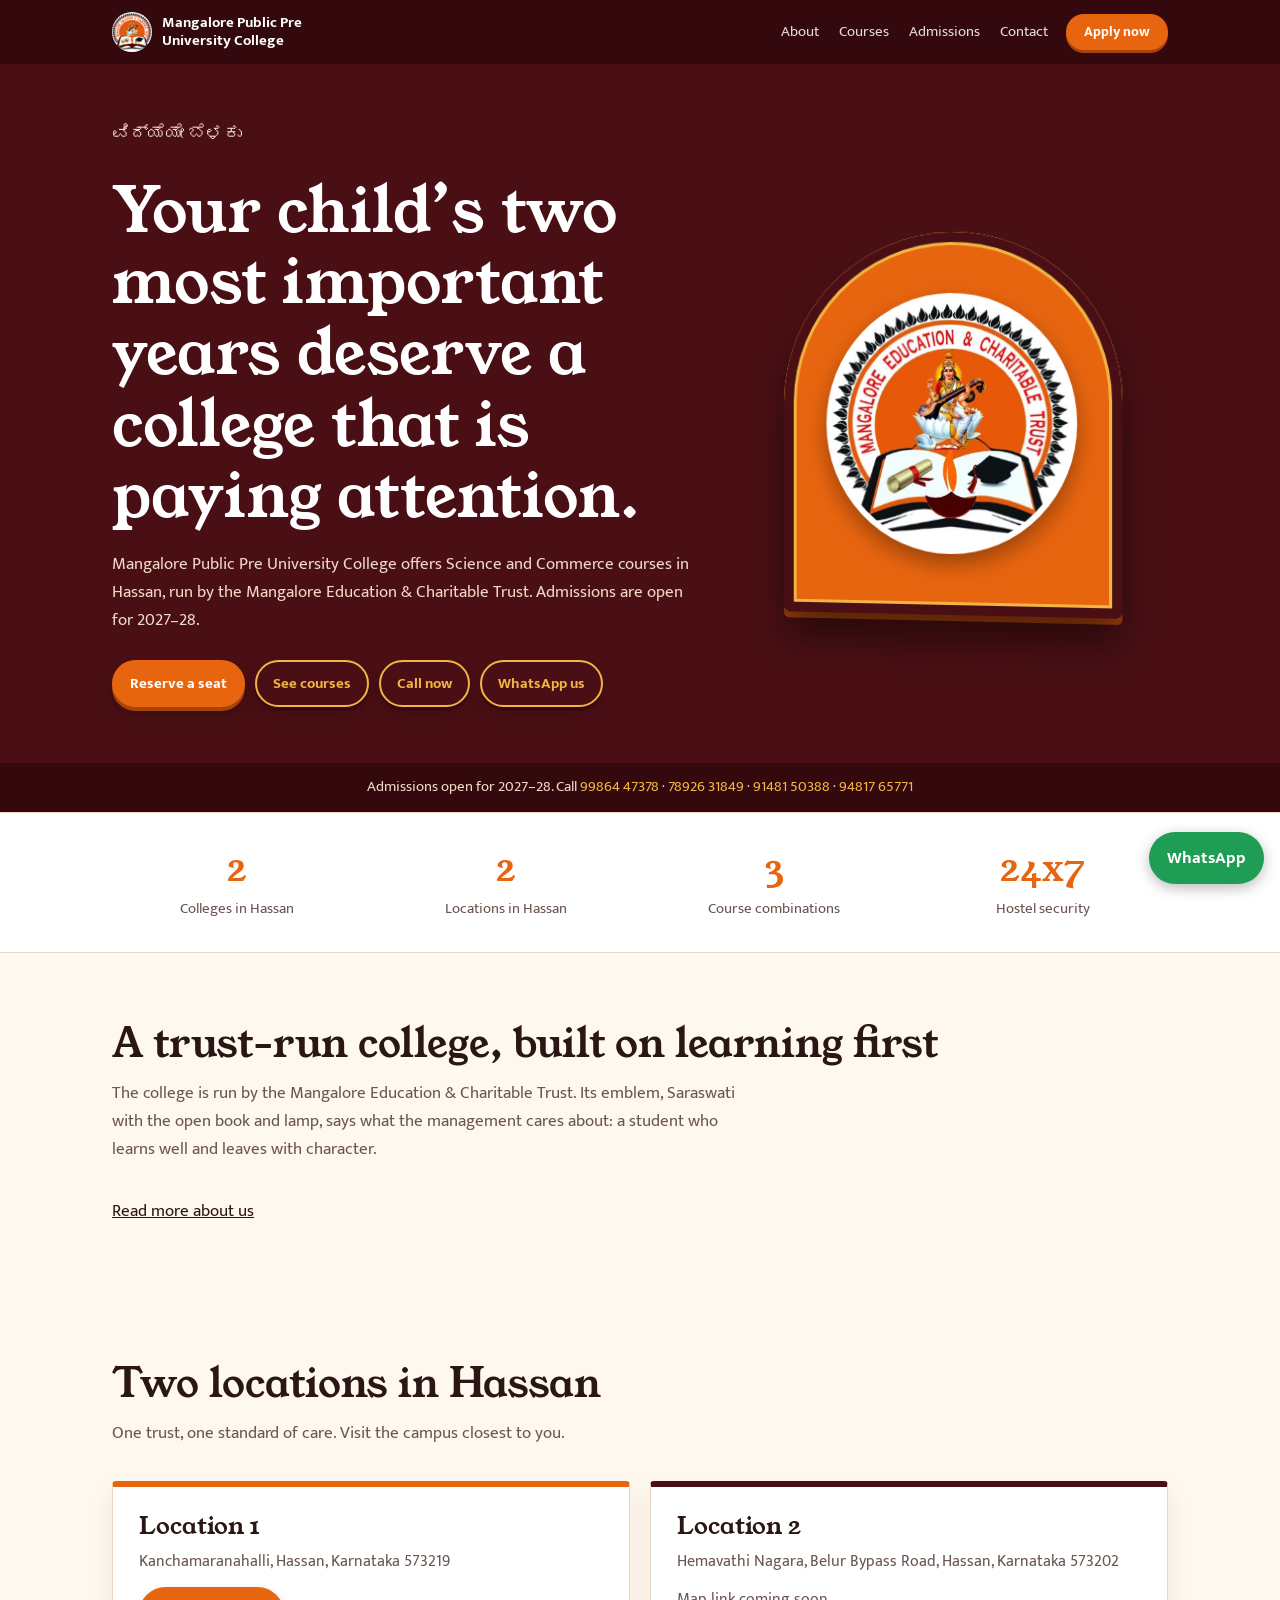
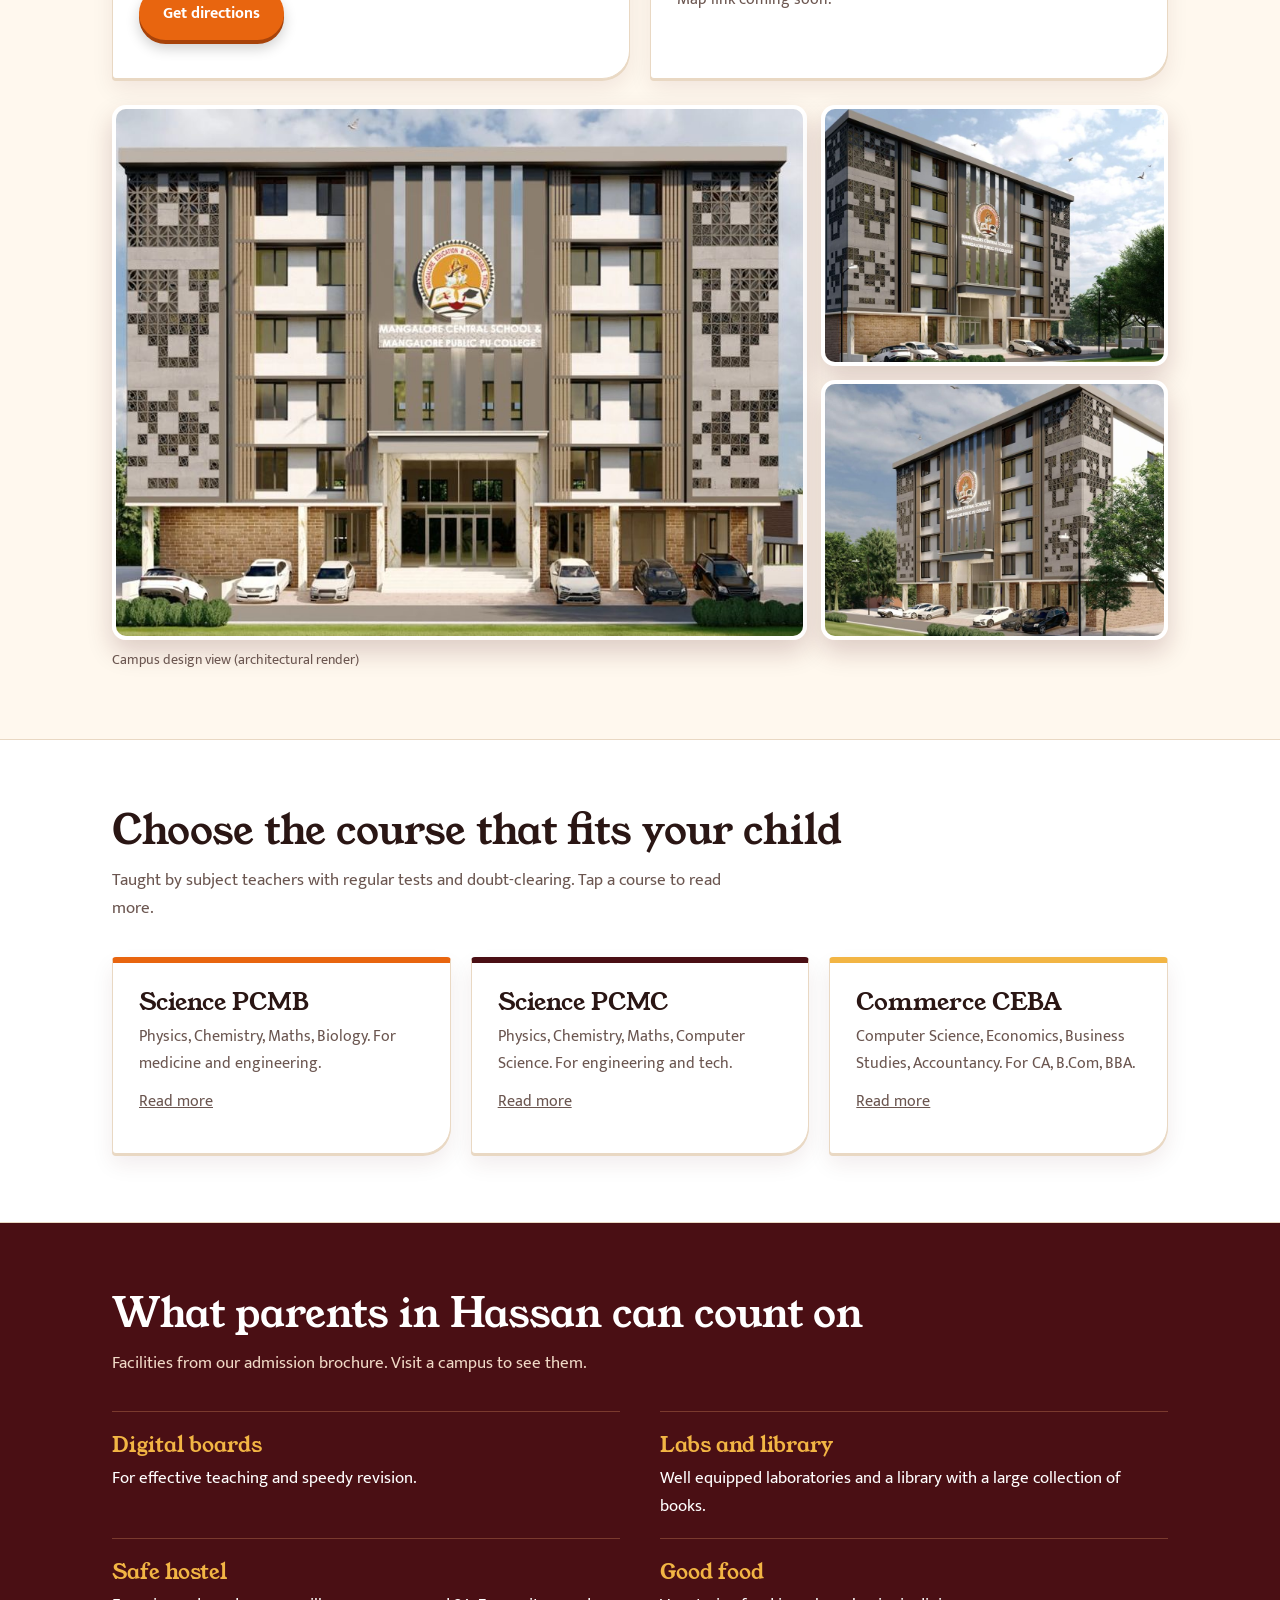
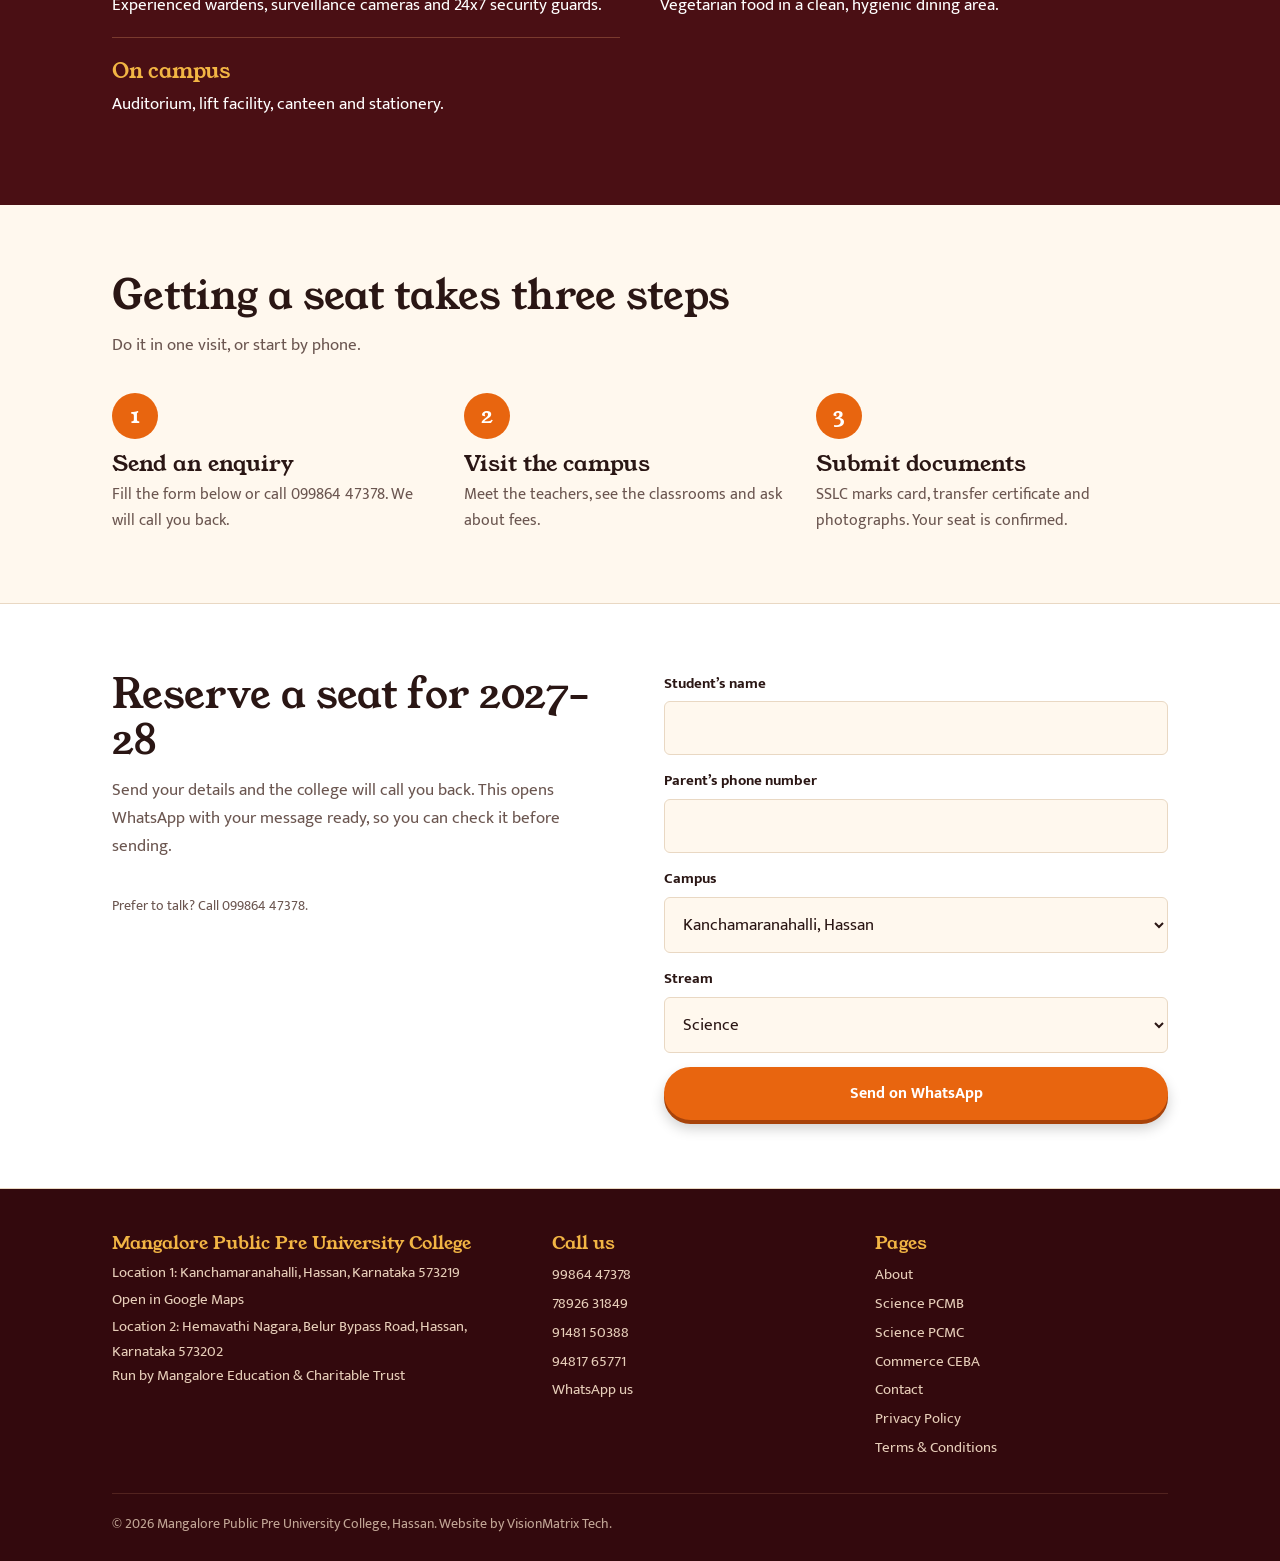
==== commit f15ade0e: "Add files via upload" ====
--- a/index.html
+++ b/index.html
@@ -3,15 +3,15 @@
 <head>
 <meta charset="utf-8">
 <meta name="viewport" content="width=device-width, initial-scale=1, viewport-fit=cover">
-<title>Mangalore Pre University Colleges, Hassan | Admissions 2027–28</title>
-<meta name="description" content="Mangalore Pre University Colleges, Kanchamaranahalli, Hassan. Science and Commerce streams. Apply for 2027–28.">
+<title>Mangalore Public Pre University College, Hassan | Admissions 2027–28</title>
+<meta name="description" content="Mangalore Public Pre University College, Hassan. Science (PCMB, PCMC) and Commerce (CEBA) PU courses with hostel facility. Admissions open for 2027–28.">
 <link rel="preconnect" href="https://fonts.googleapis.com">
 <link rel="stylesheet" href="https://fonts.googleapis.com/css2?family=Young+Serif&family=Mukta:wght@400;500;700&display=swap">
 <link rel="stylesheet" href="style.css">
-<link rel="canonical" href="https://mangalorepublicpreuniversitycolleges.com/"><meta property="og:image" content="https://mangalorepublicpreuniversitycolleges.com/img/campus-front.jpg"><script type="application/ld+json">{"@context": "https://schema.org", "@type": "EducationalOrganization", "name": "Mangalore Public Pre University College", "alternateName": "Mangalore Pre University Colleges, Hassan", "url": "https://mangalorepublicpreuniversitycolleges.com/", "logo": "https://mangalorepublicpreuniversitycolleges.com/img/logo.jpg", "image": "https://mangalorepublicpreuniversitycolleges.com/img/campus-front.jpg", "telephone": ["+919986447378", "+917892631849", "+919148150388", "+919481765771"], "parentOrganization": {"@type": "Organization", "name": "Mangalore Education & Charitable Trust"}, "address": [{"@type": "PostalAddress", "streetAddress": "Kanchamaranahalli", "addressLocality": "Hassan", "addressRegion": "Karnataka", "postalCode": "573219", "addressCountry": "IN"}, {"@type": "PostalAddress", "streetAddress": "Hemavathi Nagara, Belur Bypass Road", "addressLocality": "Hassan", "addressRegion": "Karnataka", "postalCode": "573202", "addressCountry": "IN"}]}</script></head>
+<link rel="canonical" href="https://mangalorepublicpreuniversitycolleges.com/"><meta property="og:image" content="https://mangalorepublicpreuniversitycolleges.com/img/campus-front.jpg"><script type="application/ld+json">{"@context": "https://schema.org", "@type": "EducationalOrganization", "name": "Mangalore Public Pre University College", "alternateName": "Mangalore Public Pre University College, Hassan", "url": "https://mangalorepublicpreuniversitycolleges.com/", "logo": "https://mangalorepublicpreuniversitycolleges.com/img/logo.jpg", "image": "https://mangalorepublicpreuniversitycolleges.com/img/campus-front.jpg", "telephone": ["+919986447378", "+917892631849", "+919148150388", "+919481765771"], "parentOrganization": {"@type": "Organization", "name": "Mangalore Education & Charitable Trust"}, "address": [{"@type": "PostalAddress", "streetAddress": "Kanchamaranahalli", "addressLocality": "Hassan", "addressRegion": "Karnataka", "postalCode": "573219", "addressCountry": "IN"}, {"@type": "PostalAddress", "streetAddress": "Hemavathi Nagara, Belur Bypass Road", "addressLocality": "Hassan", "addressRegion": "Karnataka", "postalCode": "573202", "addressCountry": "IN"}]}</script></head>
 <body>
 <header><div class="w">
-<a class="brand" href="#top"><img src="img/logo.jpg" alt="Mangalore Education and Charitable Trust emblem"><span>Mangalore Pre University<br>Colleges, Hassan</span></a>
+<a class="brand" href="#top"><img src="img/logo.jpg" alt="Mangalore Education and Charitable Trust emblem"><span>Mangalore Public Pre<br>University College</span></a>
 <nav aria-label="Main"><a href="about.html">About</a><a href="index.html#courses">Courses</a><a href="index.html#admissions">Admissions</a><a href="contact.html">Contact</a></nav>
 <a class="btn" href="index.html#apply">Apply now</a>
 <details class="mm"><summary>Menu</summary><nav aria-label="Mobile"><a href="about.html">About</a><a href="index.html#courses">Courses</a><a href="index.html#admissions">Admissions</a><a href="contact.html">Contact</a></nav></details>
@@ -22,12 +22,12 @@
 <div>
 <p class="kn" lang="kn">ವಿದ್ಯೆಯೇ ಬೆಳಕು</p>
 <h1>Your child’s two most important years deserve a college that is paying attention.</h1>
-<p>Mangalore Pre University Colleges offer Science and Commerce streams in Hassan. We are a family of 2 colleges and 2 schools under the Mangalore Education &amp; Charitable Trust. Admissions are open for 2027–28.</p>
-<div class="cta"><a class="btn" href="#apply">Reserve a seat</a><a class="btn ghost" href="#courses">See streams</a></div>
+<p>Mangalore Public Pre University College offers Science and Commerce courses in Hassan, run by the Mangalore Education &amp; Charitable Trust. Admissions are open for 2027–28.</p>
+<div class="cta"><a class="btn" href="#apply">Reserve a seat</a><a class="btn ghost" href="#courses">See courses</a><a class="btn ghost" href="tel:+919986447378">Call now</a><a class="btn ghost" href="https://wa.me/919986447378">WhatsApp us</a></div>
 </div>
 <div class="arch"><img src="img/logo.jpg" alt="Trust emblem: Goddess Saraswati above an open book and lamp"></div>
 </div>
-<p class="hero-note">Admissions open for 2027–28. Call 099864 47378.</p>
+<p class="hero-note">Admissions open for 2027–28. Call <a href="tel:+919986447378">99864 47378</a> · <a href="tel:+917892631849">78926 31849</a> · <a href="tel:+919148150388">91481 50388</a> · <a href="tel:+919481765771">94817 65771</a></p>
 </div>
 
 <div class="nums"><div class="w"><ul>
@@ -44,8 +44,8 @@
 </div></section>
 
 <section id="campuses"><div class="w"><h2>Two locations in Hassan</h2><p class="lead">One trust, one standard of care. Visit the campus closest to you.</p>
-<div class="streams two"><article class="st"><h3>Location 1</h3><p>Kanchamaranahalli, Hassan, Karnataka 573219</p><p><a href="https://maps.app.goo.gl/hFv1t4hXFunrWu17A?g_st=ac" rel="noopener">Open in Google Maps</a></p></article><article class="st"><h3>Location 2</h3><p>Hemavathi Nagara, Belur Bypass Road, Hassan, Karnataka 573202</p></article></div>
-<div class="gal" style="margin-top:26px"><img src="img/campus-front.jpg" alt="Campus front view (architectural render)" loading="lazy"><img src="img/campus-left.jpg" alt="Campus side view (architectural render)" loading="lazy"><img src="img/campus-right.jpg" alt="Campus corner view (architectural render)" loading="lazy"></div></div></section>
+<div class="streams two"><article class="st"><h3>Location 1</h3><p>Kanchamaranahalli, Hassan, Karnataka 573219</p><p><a class="btn" href="https://maps.app.goo.gl/hFv1t4hXFunrWu17A?g_st=ac" rel="noopener">Get directions</a></p></article><article class="st"><h3>Location 2</h3><p>Hemavathi Nagara, Belur Bypass Road, Hassan, Karnataka 573202</p><p>Map link coming soon.</p></article></div>
+<div class="gal2"><img src="img/campus-front.jpg" alt="Mangalore Public PU College campus front view, Hassan" loading="lazy"><img src="img/campus-left.jpg" alt="Campus side view" loading="lazy"><img src="img/campus-right.jpg" alt="Campus corner view" loading="lazy"></div><p class="cap">Campus design view (architectural render)</p></div></section>
 
 <section id="courses" style="background:var(--surf);border-block:1px solid var(--line)"><div class="w"><h2>Choose the course that fits your child</h2><p class="lead">Taught by subject teachers with regular tests and doubt-clearing. Tap a course to read more.</p>
 <div class="streams"><article class="st"><h3>Science PCMB</h3><p>Physics, Chemistry, Maths, Biology. For medicine and engineering.</p><p><a href="science-pcmb.html">Read more</a></p></article><article class="st"><h3>Science PCMC</h3><p>Physics, Chemistry, Maths, Computer Science. For engineering and tech.</p><p><a href="science-pcmc.html">Read more</a></p></article><article class="st"><h3>Commerce CEBA</h3><p>Computer Science, Economics, Business Studies, Accountancy. For CA, B.Com, BBA.</p><p><a href="commerce-ceba.html">Read more</a></p></article></div></div></section>
@@ -89,11 +89,12 @@
 </main>
 
 <footer id="contact"><div class="w">
-<div><h3>Mangalore Pre University Colleges</h3><p>Location 1: Kanchamaranahalli, Hassan, Karnataka 573219</p><a href="https://maps.app.goo.gl/hFv1t4hXFunrWu17A?g_st=ac" rel="noopener">Open in Google Maps</a><p>Location 2: Hemavathi Nagara, Belur Bypass Road, Hassan, Karnataka 573202</p><p>Run by Mangalore Education &amp; Charitable Trust</p></div>
+<div><h3>Mangalore Public Pre University College</h3><p>Location 1: Kanchamaranahalli, Hassan, Karnataka 573219</p><a href="https://maps.app.goo.gl/hFv1t4hXFunrWu17A?g_st=ac" rel="noopener">Open in Google Maps</a><p>Location 2: Hemavathi Nagara, Belur Bypass Road, Hassan, Karnataka 573202</p><p>Run by Mangalore Education &amp; Charitable Trust</p></div>
 <div><h3>Call us</h3><a href="tel:+919986447378">99864 47378</a><a href="tel:+917892631849">78926 31849</a><a href="tel:+919148150388">91481 50388</a><a href="tel:+919481765771">94817 65771</a><a href="https://wa.me/919986447378">WhatsApp us</a></div>
 <div><h3>Pages</h3><a href="about.html">About</a><a href="science-pcmb.html">Science PCMB</a><a href="science-pcmc.html">Science PCMC</a><a href="commerce-ceba.html">Commerce CEBA</a><a href="contact.html">Contact</a><a href="privacy-policy.html">Privacy Policy</a><a href="terms-and-conditions.html">Terms &amp; Conditions</a></div>
-<p class="copy">© 2026 Mangalore Pre University Colleges, Hassan. Website by VisionMatrix Tech.</p>
+<p class="copy">© 2026 Mangalore Public Pre University College, Hassan. Website by VisionMatrix Tech.</p>
 </div></footer>
+<div class="bar"><a href="tel:+919986447378">Call</a><a class="wa" href="https://wa.me/919986447378?text=Hello%2C%20I%20want%20to%20know%20about%20admissions">WhatsApp</a><a class="ap" href="index.html#apply">Apply</a></div>
 <a class="fab" href="https://wa.me/919986447378?text=Hello%2C%20I%20want%20to%20know%20about%20admissions" aria-label="Chat on WhatsApp">WhatsApp</a>
 
 <script>
--- a/style.css
+++ b/style.css
@@ -94,3 +94,22 @@
 header .btn,.mm summary{white-space:nowrap}
 .brand{min-width:0}
 @media(max-width:480px){.brand{font-size:12px;gap:8px}.brand img{width:32px;height:32px}header .w{gap:8px;padding:0 14px}header .btn{padding:6px 12px;font-size:13px}.mm summary{padding:5px 11px;font-size:13px}}
+
+/*3D*/
+.hero .hero-note{max-width:none;margin:0;color:#f0d9c6}.hero-note a{color:var(--gold);text-decoration:none;white-space:nowrap}
+.hero .w{padding-bottom:36px}.cta{padding-bottom:20px}
+.btn{border:2px solid transparent;box-shadow:0 4px 0 #a8430a,0 8px 14px #0003;transition:transform .15s,box-shadow .15s}
+.btn:hover{transform:translateY(-2px)}.btn:active{transform:translateY(3px);box-shadow:0 1px 0 #a8430a}
+.btn.ghost{border:2px solid var(--gold);box-shadow:0 4px 0 #0003,0 8px 14px #0002}.page .btn.ghost{border-color:var(--saffron)}
+header .btn{box-shadow:0 3px 0 #a8430a}
+.arch{aspect-ratio:4/4.5;align-self:center;border-radius:999px 999px 28px 28px;box-shadow:inset 0 0 0 10px var(--maroon),inset 0 0 0 13px var(--gold),0 26px 40px #0007,0 6px 0 #a8430a;transform:perspective(900px) rotateY(-6deg);transition:transform .4s}
+.arch img{box-shadow:0 10px 22px #0005}
+.st,.card{transition:transform .25s,box-shadow .25s;box-shadow:0 2px 0 var(--line),0 10px 22px #4a0f1414}
+.gal2{display:grid;grid-template-columns:2fr 1fr;grid-template-rows:1fr 1fr;gap:14px;margin-top:26px}
+.gal2 img{width:100%;height:100%;object-fit:cover;border-radius:14px;border:4px solid #fff;box-shadow:0 12px 26px #4a0f1430;transition:transform .3s}
+.gal2 img:first-child{grid-row:1/3;min-height:320px}.gal2 img:not(:first-child){aspect-ratio:4/3}.cap{font-size:14px;color:var(--mute);margin-top:8px}
+@media(hover:hover){.arch:hover{transform:perspective(900px) rotateY(0)}.st:hover,.card:hover{transform:perspective(800px) translateY(-6px) rotateX(2deg);box-shadow:0 18px 32px #4a0f1426}.gal2 img:hover{transform:perspective(800px) rotateY(-4deg) scale(1.02)}}
+.bar{display:none}
+@media(max-width:820px){.bar{display:grid;grid-template-columns:repeat(3,1fr);gap:8px;position:fixed;left:0;right:0;bottom:0;z-index:40;background:var(--deep);padding:8px 10px calc(8px + env(safe-area-inset-bottom,0px));box-shadow:0 -6px 16px #0005}.bar a{text-align:center;text-decoration:none;color:#fff;font-weight:700;font-size:15px;padding:10px 4px;border-radius:999px;background:#ffffff1f}.bar a.wa{background:#1f9d55}.bar a.ap{background:var(--saffron)}.fab{display:none}body{padding-bottom:72px}.arch{aspect-ratio:4/4.2}.gal2{grid-template-columns:1fr 1fr}.gal2 img:first-child{grid-column:1/3;grid-row:auto;min-height:0;aspect-ratio:16/10}}
+@media(prefers-reduced-motion:reduce){.btn,.arch,.st,.card,.gal2 img{transition:none;transform:none!important}}
+.cta .btn{padding:9px 16px;font-size:15px}.cta{gap:10px}
